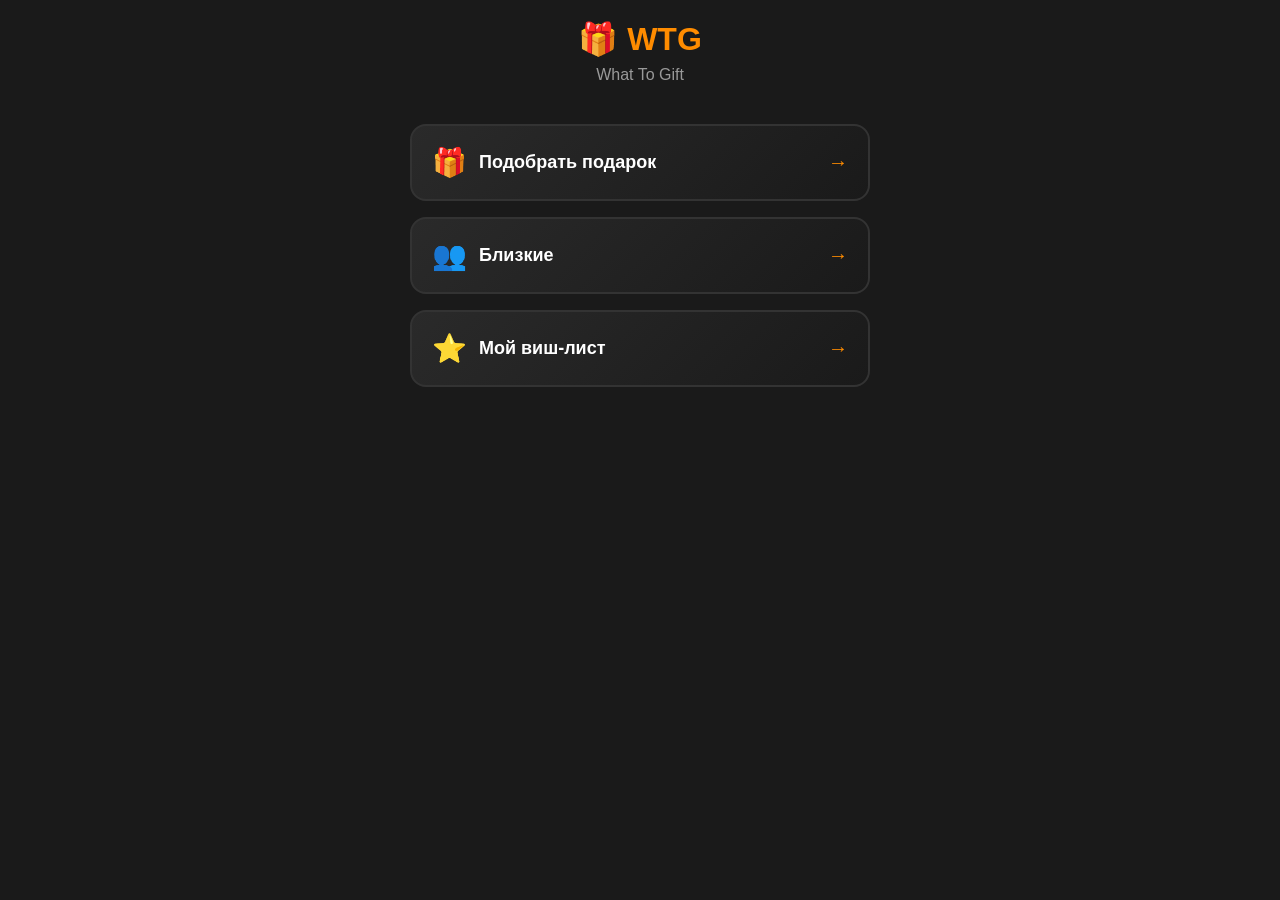
==== frontend/index.html @ d380e27f "Убрал проверку на дубли, добавил обработку инвайтов" ====
<!DOCTYPE html>
<html lang="ru">
<head>
    <meta charset="UTF-8">
    <meta name="viewport" content="width=device-width, initial-scale=1.0">
    <title>Подбор подарков</title>
    <script src="https://telegram.org/js/telegram-web-app.js"></script>
    <style>
        * {
            margin: 0;
            padding: 0;
            box-sizing: border-box;
        }
        
        body {
            font-family: -apple-system, BlinkMacSystemFont, 'Segoe UI', Roboto, Arial, sans-serif;
            background: #1a1a1a;
            color: #ffffff;
            min-height: 100vh;
            overflow-x: hidden;
        }
        
        .container {
            max-width: 500px;
            margin: 0 auto;
            padding: 20px;
        }
        
        .header {
            display: flex;
            align-items: center;
            margin-bottom: 24px;
            padding-bottom: 16px;
            border-bottom: 2px solid #333;
        }
        
        .back-button {
            background: none;
            border: none;
            color: #ff8c00;
            font-size: 24px;
            cursor: pointer;
            padding: 8px;
            margin-right: 12px;
            width: auto;
        }
        
        .back-button:active {
            opacity: 0.6;
        }
        
        h1 {
            font-size: 24px;
            color: #ff8c00;
            font-weight: 700;
            flex: 1;
        }
        
        h2 {
            font-size: 22px;
            color: #ff8c00;
            margin-bottom: 20px;
            text-align: center;
        }
        
        h3 {
            color: #ff8c00;
            font-size: 18px;
            margin-bottom: 12px;
        }
        
        .page {
            display: none;
        }
        
        .page.active {
            display: block;
        }
        
        .menu-buttons {
            display: flex;
            flex-direction: column;
            gap: 16px;
            margin-top: 40px;
        }
        
        .menu-button {
            width: 100%;
            padding: 20px;
            background: linear-gradient(135deg, #2a2a2a 0%, #1a1a1a 100%);
            color: #ffffff;
            border: 2px solid #333;
            border-radius: 16px;
            font-size: 18px;
            font-weight: 600;
            cursor: pointer;
            transition: all 0.3s ease;
            display: flex;
            align-items: center;
            gap: 12px;
            text-align: left;
        }
        
        .menu-button:hover {
            border-color: #ff8c00;
            background: linear-gradient(135deg, #333 0%, #2a2a2a 100%);
            transform: translateX(4px);
        }
        
        .menu-button:active {
            transform: scale(0.98);
        }
        
        .menu-button .icon {
            font-size: 28px;
        }
        
        .menu-button .text {
            flex: 1;
        }
        
        .menu-button .arrow {
            color: #ff8c00;
            font-size: 20px;
        }
        
        .form-group {
            margin-bottom: 20px;
        }
        
        label {
            display: block;
            margin-bottom: 8px;
            font-weight: 500;
            color: #ffffff;
            font-size: 15px;
        }
        
        input, select, textarea {
            width: 100%;
            padding: 14px;
            border: 2px solid #333;
            border-radius: 12px;
            font-size: 16px;
            background: #2a2a2a;
            color: #ffffff;
            transition: all 0.3s ease;
        }
        
        input:focus, select:focus, textarea:focus {
            outline: none;
            border-color: #ff8c00;
            background: #333;
        }
        
        select option {
            background: #2a2a2a;
            color: #ffffff;
        }
        
        textarea {
            min-height: 100px;
            resize: vertical;
            font-family: inherit;
        }
        
        .friend-selector {
            margin-bottom: 20px;
        }
        
        .friend-chips {
            display: flex;
            flex-wrap: wrap;
            gap: 8px;
            margin-top: 8px;
        }
        
        .friend-chip {
            padding: 10px 16px;
            background: #2a2a2a;
            border: 2px solid #333;
            border-radius: 20px;
            cursor: pointer;
            transition: all 0.3s ease;
            font-size: 14px;
        }
        
        .friend-chip:hover {
            border-color: #ff8c00;
        }
        
        .friend-chip.selected {
            background: #ff8c00;
            border-color: #ff8c00;
            color: #1a1a1a;
            font-weight: 600;
        }
        
        .friend-chip.add-new {
            border-style: dashed;
            color: #ff8c00;
        }
        
        .budget-container {
            margin-top: 10px;
            background: #2a2a2a;
            padding: 20px;
            border-radius: 12px;
            border: 2px solid #333;
        }
        
        .budget-input-wrapper {
            position: relative;
            margin-bottom: 20px;
        }
        
        .budget-input-wrapper input[type="number"] {
            text-align: center;
            font-size: 32px;
            font-weight: 700;
            color: #ff8c00;
            padding-right: 50px;
            background: #1a1a1a;
            border: 2px solid #ff8c00;
        }
        
        .budget-input-wrapper .currency {
            position: absolute;
            right: 20px;
            top: 50%;
            transform: translateY(-50%);
            font-size: 24px;
            font-weight: 700;
            color: #ff8c00;
            pointer-events: none;
        }
        
        .budget-labels {
            display: flex;
            justify-content: space-between;
            margin-top: 8px;
            font-size: 12px;
            color: #666;
        }
        
        input[type="range"] {
            width: 100%;
            height: 8px;
            border-radius: 4px;
            background: linear-gradient(to right, #ff8c00 0%, #ff6600 100%);
            outline: none;
            padding: 0;
            border: none;
            box-shadow: 0 2px 10px rgba(255, 140, 0, 0.2);
            margin-bottom: 5px;
        }
        
        input[type="range"]::-webkit-slider-thumb {
            -webkit-appearance: none;
            appearance: none;
            width: 24px;
            height: 24px;
            border-radius: 50%;
            background: #ff8c00;
            cursor: pointer;
            box-shadow: 0 0 15px rgba(255, 140, 0, 0.5);
            transition: all 0.3s ease;
        }
        
        input[type="range"]::-webkit-slider-thumb:hover {
            transform: scale(1.2);
            box-shadow: 0 0 20px rgba(255, 140, 0, 0.8);
        }
        
        input[type="range"]::-moz-range-thumb {
            width: 24px;
            height: 24px;
            border-radius: 50%;
            background: #ff8c00;
            cursor: pointer;
            border: none;
            box-shadow: 0 0 15px rgba(255, 140, 0, 0.5);
            transition: all 0.3s ease;
        }
        
        input[type="range"]::-moz-range-thumb:hover {
            transform: scale(1.2);
            box-shadow: 0 0 20px rgba(255, 140, 0, 0.8);
        }
        
        input[type="number"]::-webkit-inner-spin-button,
        input[type="number"]::-webkit-outer-spin-button {
            -webkit-appearance: none;
            margin: 0;
        }
        
        input[type="number"] {
            -moz-appearance: textfield;
        }
        
        .date-selects {
            display: flex;
            gap: 10px;
        }
        
        .date-selects select {
            flex: 1;
        }
        
        button.primary-button {
            width: 100%;
            padding: 16px;
            background: linear-gradient(135deg, #ff8c00 0%, #ff6600 100%);
            color: #ffffff;
            border: none;
            border-radius: 12px;
            font-size: 18px;
            font-weight: 700;
            cursor: pointer;
            margin-top: 24px;
            box-shadow: 0 4px 20px rgba(255, 140, 0, 0.3);
            transition: all 0.3s ease;
            text-transform: uppercase;
            letter-spacing: 1px;
        }
        
        button.primary-button:hover {
            transform: translateY(-2px);
            box-shadow: 0 6px 25px rgba(255, 140, 0, 0.5);
        }
        
        button.primary-button:active {
            transform: translateY(0);
            box-shadow: 0 2px 15px rgba(255, 140, 0, 0.3);
        }
        
        .people-list {
            display: flex;
            flex-direction: column;
            gap: 12px;
        }
        
        .person-card {
            padding: 16px;
            background: #2a2a2a;
            border: 2px solid #333;
            border-radius: 12px;
            cursor: pointer;
            transition: all 0.3s ease;
        }
        
        .person-card:hover {
            border-color: #ff8c00;
            background: #333;
            transform: translateX(4px);
        }
        
        .person-card:active {
            transform: scale(0.98);
        }
        
        .person-name {
            font-weight: 600;
            margin-bottom: 6px;
            color: #ff8c00;
            font-size: 18px;
        }
        
        .person-info {
            font-size: 14px;
            color: #999;
            margin-bottom: 4px;
        }
        
        .person-details {
            font-size: 13px;
            color: #666;
        }
        
        .empty-state {
            text-align: center;
            padding: 60px 20px;
            color: #666;
        }
        
        .empty-state .icon {
            font-size: 64px;
            margin-bottom: 16px;
        }
        
        .empty-state h3 {
            color: #999;
            margin-bottom: 8px;
        }
        
        .empty-state p {
            font-size: 14px;
        }
        
        ::placeholder {
            color: #666;
        }
        
        ::-webkit-scrollbar {
            width: 8px;
        }
        
        ::-webkit-scrollbar-track {
            background: #1a1a1a;
        }
        
        ::-webkit-scrollbar-thumb {
            background: #ff8c00;
            border-radius: 4px;
        }
        
        ::-webkit-scrollbar-thumb:hover {
            background: #ff6600;
        }
        
        .profile-form {
            display: none;
        }
        
        .profile-form.active {
            display: block;
        }
        
        /* Действия на странице близких */
        .people-actions {
            display: flex;
            gap: 12px;
            margin-bottom: 20px;
        }
        
        .action-button {
            flex: 1;
            padding: 12px 16px;
            background: #2a2a2a;
            color: #ffffff;
            border: 2px solid #333;
            border-radius: 12px;
            font-size: 15px;
            font-weight: 600;
            cursor: pointer;
            transition: all 0.3s ease;
            display: flex;
            align-items: center;
            justify-content: center;
            gap: 8px;
        }
        
        .action-button:hover {
            border-color: #ff8c00;
            background: #333;
        }
        
        .action-button.active {
            background: #ff8c00;
            border-color: #ff8c00;
            color: #1a1a1a;
        }
        
        .action-button .icon {
            font-size: 18px;
        }
        
        .delete-confirm-bar {
            background: #2a2a2a;
            border: 2px solid #ff8c00;
            border-radius: 12px;
            padding: 12px 16px;
            margin-bottom: 16px;
            display: flex;
            justify-content: space-between;
            align-items: center;
        }
        
        .delete-confirm-bar span {
            color: #ff8c00;
            font-weight: 600;
        }
        
        .confirm-delete-button {
            padding: 8px 24px;
            background: #ff8c00;
            color: #1a1a1a;
            border: none;
            border-radius: 8px;
            font-weight: 700;
            cursor: pointer;
            transition: all 0.3s ease;
        }
        
        .confirm-delete-button:hover {
            background: #ff6600;
        }
        
        .person-card.delete-mode {
            position: relative;
            cursor: pointer;
        }
        
        .person-card.delete-mode::before {
            content: '';
            position: absolute;
            top: 12px;
            left: 12px;
            width: 24px;
            height: 24px;
            border: 2px solid #666;
            border-radius: 50%;
            background: #1a1a1a;
            transition: all 0.3s ease;
        }
        
        .person-card.delete-mode.selected::before {
            background: #ff8c00;
            border-color: #ff8c00;
        }
        
        .person-card.delete-mode.selected::after {
            content: '✓';
            position: absolute;
            top: 12px;
            left: 12px;
            width: 24px;
            height: 24px;
            color: #1a1a1a;
            font-weight: 700;
            display: flex;
            align-items: center;
            justify-content: center;
            font-size: 16px;
        }
        
        .person-card.delete-mode .person-name,
        .person-card.delete-mode .person-info,
        .person-card.delete-mode .person-details {
            margin-left: 36px;
        }
        
        .person-card.delete-mode.selected {
            border-color: #ff8c00;
            background: rgba(255, 140, 0, 0.1);
        }
        
        .modal {
            display: none;
            position: fixed;
            top: 0;
            left: 0;
            right: 0;
            bottom: 0;
            background: rgba(0, 0, 0, 0.8);
            z-index: 1000;
            align-items: center;
            justify-content: center;
        }
        
        .modal.active {
            display: flex;
        }
        
        .modal-content {
            background: #1a1a1a;
            border: 2px solid #333;
            border-radius: 16px;
            padding: 24px;
            width: 90%;
            max-width: 400px;
            box-shadow: 0 8px 32px rgba(0, 0, 0, 0.5);
        }
        
        .modal-content.small {
            max-width: 320px;
        }
        
        .modal-content h2 {
            color: #ff8c00;
            margin-bottom: 20px;
            text-align: center;
            font-size: 22px;
        }
        
        .modal-content h3 {
            color: #ff8c00;
            margin-bottom: 12px;
            text-align: center;
            font-size: 20px;
        }
        
        .modal-content p {
            text-align: center;
            color: #999;
            margin-bottom: 20px;
        }
        
        .char-counter {
            text-align: right;
            font-size: 12px;
            color: #666;
            margin-top: 4px;
        }
        
        .modal-buttons {
            display: flex;
            flex-direction: column;
            gap: 10px;
            margin-top: 20px;
        }
        
        .modal-button {
            width: 100%;
            padding: 14px;
            border: none;
            border-radius: 10px;
            font-size: 16px;
            font-weight: 600;
            cursor: pointer;
            transition: all 0.3s ease;
            display: flex;
            align-items: center;
            justify-content: center;
            gap: 8px;
        }
        
        .modal-button.primary {
            background: linear-gradient(135deg, #ff8c00 0%, #ff6600 100%);
            color: #ffffff;
        }
        
        .modal-button.primary:hover {
            transform: translateY(-2px);
            box-shadow: 0 4px 15px rgba(255, 140, 0, 0.4);
        }
        
        .modal-button.secondary {
            background: #2a2a2a;
            color: #ffffff;
            border: 2px solid #333;
        }
        
        .modal-button.secondary:hover {
            border-color: #ff8c00;
        }
        
        .modal-button.danger {
            background: #ff4444;
            color: #ffffff;
        }
        
        .modal-button.danger:hover {
            background: #ff2222;
        }
        
        .modal-button.share-button {
            background: #2a2a2a;
            color: #ff8c00;
            border: 2px solid #ff8c00;
        }
        
        .modal-button.share-button:hover {
            background: #333;
        }
    </style>
</head>
<body>
    <div class="container">
        <!-- Главная страница -->
        <div id="homePage" class="page active">
            <h1 style="text-align: center; font-size: 32px; margin-bottom: 8px;">🎁 WTG</h1>
            <p style="text-align: center; color: #999; margin-bottom: 40px;">What To Gift</p>
            
            <div class="menu-buttons">
                <button class="menu-button" onclick="showPage('giftPage')">
                    <span class="icon">🎁</span>
                    <span class="text">Подобрать подарок</span>
                    <span class="arrow">→</span>
                </button>
                
                <button class="menu-button" onclick="showPage('peoplePage')">
                    <span class="icon">👥</span>
                    <span class="text">Близкие</span>
                    <span class="arrow">→</span>
                </button>
                
                <button class="menu-button" onclick="showPage('wishlistPage')">
                    <span class="icon">⭐</span>
                    <span class="text">Мой виш-лист</span>
                    <span class="arrow">→</span>
                </button>
            </div>
        </div>
        
        <!-- Страница подбора подарка -->
        <div id="giftPage" class="page">
            <div class="header">
                <button class="back-button" onclick="showPage('homePage')">←</button>
                <h1>Подобрать подарок</h1>
            </div>
            
            <div class="friend-selector">
                <label>Выберите получателя</label>
                <div id="friendChips" class="friend-chips">
                    <div class="friend-chip add-new selected" onclick="selectFriend(null, -1)">
                        + Новый получатель
                    </div>
                </div>
            </div>
            
            <div id="newPersonForm" class="profile-form active">
                <form id="giftForm">
                    <div class="form-group">
                        <label for="name">Имя получателя</label>
                        <input type="text" id="name" placeholder="Введите имя">
                    </div>
                    
                    <div class="form-group">
                        <label for="gender">Пол</label>
                        <select id="gender">
                            <option value="">Выберите...</option>
                            <option value="male">Мужской</option>
                            <option value="female">Женский</option>
                        </select>
                    </div>
                    
                    <div class="form-group">
                        <label>Дата рождения</label>
                        <div class="date-selects">
                            <select id="day">
                                <option value="">День</option>
                            </select>
                            <select id="month">
                                <option value="">Месяц</option>
                            </select>
                            <select id="year">
                                <option value="">Год</option>
                            </select>
                        </div>
                    </div>
                    
                    <div class="form-group">
                        <label for="interests">Интересы</label>
                        <textarea id="interests" placeholder="Опишите интересы человека..."></textarea>
                    </div>
                    
                    <div class="form-group">
                        <label for="event">Событие</label>
                        <select id="event">
                            <option value="">Выберите...</option>
                            <option value="birthday">День рождения</option>
                            <option value="new_year">Новый год</option>
                            <option value="8march">8 Марта</option>
                            <option value="23february">23 Февраля</option>
                            <option value="anniversary">Годовщина отношений</option>
                            <option value="wedding">Свадьба</option>
                            <option value="valentines">День Святого Валентина</option>
                            <option value="christmas">Рождество</option>
                            <option value="housewarming">Новоселье</option>
                            <option value="just_because">Просто так</option>
                            <option value="apology">Извинение</option>
                            <option value="other">Другое</option>
                        </select>
                    </div>
                    
                    <div class="form-group">
                        <label for="budget">Бюджет</label>
                        <div class="budget-container">
                            <div class="budget-input-wrapper">
                                <input type="number" id="budgetInput" min="0" step="500" value="5000" placeholder="Введите сумму">
                                <span class="currency">₽</span>
                            </div>
                            <input type="range" id="budgetSlider" min="500" max="100000" step="500" value="5000">
                            <div class="budget-labels">
                                <span>500 ₽</span>
                                <span>100 000 ₽</span>
                            </div>
                        </div>
                    </div>
                    
                    <button type="submit" class="primary-button">Подобрать подарок</button>
                </form>
            </div>
            
            <div id="existingPersonForm" class="profile-form">
                <div class="form-group">
                    <label for="eventExisting">Событие</label>
                    <select id="eventExisting">
                        <option value="">Выберите...</option>
                        <option value="birthday">День рождения</option>
                        <option value="new_year">Новый год</option>
                        <option value="8march">8 Марта</option>
                        <option value="23february">23 Февраля</option>
                        <option value="anniversary">Годовщина отношений</option>
                        <option value="wedding">Свадьба</option>
                        <option value="valentines">День Святого Валентина</option>
                        <option value="christmas">Рождество</option>
                        <option value="housewarming">Новоселье</option>
                        <option value="just_because">Просто так</option>
                        <option value="apology">Извинение</option>
                        <option value="other">Другое</option>
                    </select>
                </div>
                
                <div class="form-group">
                    <label for="budgetExisting">Бюджет</label>
                    <div class="budget-container">
                        <div class="budget-input-wrapper">
                            <input type="number" id="budgetInputExisting" min="0" step="500" value="5000">
                            <span class="currency">₽</span>
                        </div>
                        <input type="range" id="budgetSliderExisting" min="500" max="100000" step="500" value="5000">
                        <div class="budget-labels">
                            <span>500 ₽</span>
                            <span>100 000 ₽</span>
                        </div>
                    </div>
                </div>
                
                <button class="primary-button" onclick="submitExistingPerson()">Подобрать подарок</button>
            </div>
        </div>
        
        <!-- Страница близких -->
        <div id="peoplePage" class="page">
            <div class="header">
                <button class="back-button" onclick="showPage('homePage')">←</button>
                <h1>Близкие</h1>
            </div>
            
            <div class="people-actions">
                <button class="action-button add-button" onclick="showAddPersonModal()">
                    <span class="icon">➕</span>
                    Добавить близкого
                </button>
                <button class="action-button delete-button" onclick="toggleDeleteMode()">
                    <span class="icon">🗑️</span>
                    <span id="deleteButtonText">Удалить близкого</span>
                </button>
            </div>
            
            <div id="deleteConfirmBar" class="delete-confirm-bar" style="display: none;">
                <span id="selectedCount">Выбрано: 0</span>
                <button class="confirm-delete-button" onclick="confirmDelete()">OK</button>
            </div>
            
            <div id="peopleList" class="people-list"></div>
            
            <div id="emptyPeople" class="empty-state">
                <div class="icon">👥</div>
                <h3>Нет близких</h3>
                <p>Добавьте первого близкого человека</p>
            </div>
        </div>
        
        <!-- Страница виш-листа -->
        <div id="wishlistPage" class="page">
            <div class="header">
                <button class="back-button" onclick="showPage('homePage')">←</button>
                <h1>Мой виш-лист</h1>
            </div>
            
            <div class="empty-state">
                <div class="icon">⭐</div>
                <h3>Скоро здесь появится ваш виш-лист</h3>
                <p>Функция в разработке</p>
            </div>
        </div>
    </div>

    <!-- Модальное окно добавления близкого -->
    <div id="addPersonModal" class="modal">
        <div class="modal-content">
            <h2>Добавить близкого</h2>
            
            <div class="form-group">
                <label for="personName">Имя</label>
                <input type="text" id="personName" maxlength="50" placeholder="Введите имя">
                <div class="char-counter"><span id="charCount">0</span>/50</div>
            </div>
            
            <div class="modal-buttons">
                <button class="modal-button share-button" onclick="shareInviteLink()">
                    <span class="icon">🔗</span>
                    Поделиться ссылкой
                </button>
                <button class="modal-button secondary" onclick="closeAddPersonModal()">Отменить</button>
                <button class="modal-button primary" onclick="saveNewPerson()">Сохранить</button>
            </div>
        </div>
    </div>

    <!-- Модальное окно подтверждения удаления -->
    <div id="deleteConfirmModal" class="modal">
        <div class="modal-content small">
            <h3>Удалить из близких?</h3>
            <p id="deleteConfirmText">Вы уверены, что хотите удалить выбранных людей?</p>
            
            <div class="modal-buttons">
                <button class="modal-button secondary" onclick="closeDeleteConfirmModal()">Нет</button>
                <button class="modal-button danger" onclick="executeDelete()">Да</button>
            </div>
        </div>
    </div>

    <script>
        let tg = window.Telegram.WebApp;
        tg.expand();
        
        let currentFriend = null;
        let selectedPersonIndex = null;
        let deleteMode = false;
        let selectedForDelete = new Set();
        
        // Навигация между страницами
        function showPage(pageId) {
            document.querySelectorAll('.page').forEach(page => {
                page.classList.remove('active');
            });
            document.getElementById(pageId).classList.add('active');
            
            if (pageId === 'peoplePage') {
                loadPeopleList();
            } else if (pageId === 'giftPage') {
                loadFriendChips();
            }
        }
        
        // Генерация дней
        const daySelect = document.getElementById('day');
        for (let i = 1; i <= 31; i++) {
            const option = document.createElement('option');
            option.value = i;
            option.textContent = i;
            daySelect.appendChild(option);
        }
        
        // Генерация месяцев
        const months = ['Январь', 'Февраль', 'Март', 'Апрель', 'Май', 'Июнь', 
                        'Июль', 'Август', 'Сентябрь', 'Октябрь', 'Ноябрь', 'Декабрь'];
        const monthSelect = document.getElementById('month');
        months.forEach((month, index) => {
            const option = document.createElement('option');
            option.value = index + 1;
            option.textContent = month;
            monthSelect.appendChild(option);
        });
        
        // Генерация годов
        const yearSelect = document.getElementById('year');
        const currentYear = new Date().getFullYear();
        for (let i = currentYear; i >= currentYear - 100; i--) {
            const option = document.createElement('option');
            option.value = i;
            option.textContent = i;
            yearSelect.appendChild(option);
        }
        
        // Синхронизация бюджета (новый получатель)
        const budgetSlider = document.getElementById('budgetSlider');
        const budgetInput = document.getElementById('budgetInput');
        
        budgetSlider.addEventListener('input', function() {
            budgetInput.value = this.value;
        });
        
        budgetInput.addEventListener('input', function() {
            let value = parseInt(this.value) || 0;
            if (value >= 500 && value <= 100000) {
                budgetSlider.value = value;
            }
        });
        
        // Синхронизация бюджета (существующий)
        const budgetSliderExisting = document.getElementById('budgetSliderExisting');
        const budgetInputExisting = document.getElementById('budgetInputExisting');
        
        budgetSliderExisting.addEventListener('input', function() {
            budgetInputExisting.value = this.value;
        });
        
        budgetInputExisting.addEventListener('input', function() {
            let value = parseInt(this.value) || 0;
            if (value >= 500 && value <= 100000) {
                budgetSliderExisting.value = value;
            }
        });
        
        // Загрузка чипсов друзей
        function loadFriendChips() {
            const saved = localStorage.getItem('savedPeople');
            const container = document.getElementById('friendChips');
            
            container.innerHTML = '<div class="friend-chip add-new" onclick="selectFriend(null, -1)">+ Новый получатель</div>';
            
            if (saved) {
                const people = JSON.parse(saved);
                people.forEach((person, index) => {
                    const chip = document.createElement('div');
                    chip.className = 'friend-chip';
                    chip.textContent = person.name;
                    chip.onclick = () => selectFriend(person, index);
                    container.appendChild(chip);
                });
            }
            
            if (selectedPersonIndex === null) {
                selectFriend(null, -1);
                container.querySelector('.add-new').classList.add('selected');
            }
        }
        
        // Выбор друга
        function selectFriend(person, index) {
            currentFriend = person;
            selectedPersonIndex = index;
            
            document.querySelectorAll('.friend-chip').forEach(chip => {
                chip.classList.remove('selected');
            });
            event.target.classList.add('selected');
            
            if (person === null) {
                document.getElementById('newPersonForm').classList.add('active');
                document.getElementById('existingPersonForm').classList.remove('active');
                clearNewPersonForm();
            } else {
                document.getElementById('newPersonForm').classList.remove('active');
                document.getElementById('existingPersonForm').classList.add('active');
                loadExistingPerson(person);
            }
        }
        
        // Очистка формы нового получателя
        function clearNewPersonForm() {
            document.getElementById('name').value = '';
            document.getElementById('gender').value = '';
            document.getElementById('day').value = '';
            document.getElementById('month').value = '';
            document.getElementById('year').value = '';
            document.getElementById('interests').value = '';
            document.getElementById('event').value = '';
            document.getElementById('budgetInput').value = 5000;
            document.getElementById('budgetSlider').value = 5000;
        }
        
        // Загрузка данных существующего человека
        function loadExistingPerson(person) {
            document.getElementById('eventExisting').value = person.event || '';
            const budget = person.budget || 5000;
            document.getElementById('budgetInputExisting').value = budget;
            if (budget >= 500 && budget <= 100000) {
                document.getElementById('budgetSliderExisting').value = budget;
            }
        }
        
        // Отправка для существующего человека
        function submitExistingPerson() {
            const data = {
                ...currentFriend,
                event: document.getElementById('eventExisting').value,
                budget: document.getElementById('budgetInputExisting').value
            };
            
            tg.sendData(JSON.stringify(data));
            tg.close();
        }
        
        // Список людей
        function loadPeopleList() {
            const saved = localStorage.getItem('savedPeople');
            const listContainer = document.getElementById('peopleList');
            const emptyState = document.getElementById('emptyPeople');
            
            if (!saved || JSON.parse(saved).length === 0) {
                listContainer.innerHTML = '';
                emptyState.style.display = 'block';
                return;
            }
            
            emptyState.style.display = 'none';
            const people = JSON.parse(saved);
            listContainer.innerHTML = '';
            
            people.forEach((person, index) => {
                const card = document.createElement('div');
                card.className = 'person-card';
                card.dataset.index = index;
                
                const genderIcon = person.gender === 'male' ? '👨' : person.gender === 'female' ? '👩' : '👤';
                const age = person.age ? `${person.age} лет` : 'Возраст не указан';
                const interests = person.interests ? person.interests.substring(0, 50) + '...' : 'Интересы не указаны';
                
                card.innerHTML = `
                    <div class="person-name">${genderIcon} ${person.name || 'Без имени'}</div>
                    <div class="person-info">${age}</div>
                    <div class="person-details">${interests}</div>
                `;
                
                if (deleteMode) {
                    card.classList.add('delete-mode');
                    card.onclick = () => toggleSelectForDelete(index);
                } else {
                    card.onclick = () => {
                        showPage('giftPage');
                        setTimeout(() => {
                            const chips = document.querySelectorAll('.friend-chip');
                            if (chips[index + 1]) {
                                chips[index + 1].click();
                            }
                        }, 100);
                    };
                }
                
                listContainer.appendChild(card);
            });
        }
        
        // Показать модальное окно добавления
        function showAddPersonModal() {
            document.getElementById('addPersonModal').classList.add('active');
            document.getElementById('personName').value = '';
            document.getElementById('charCount').textContent = '0';
        }
        
        // Закрыть модальное окно добавления
        function closeAddPersonModal() {
            document.getElementById('addPersonModal').classList.remove('active');
        }
        
        // Счётчик символов
        document.getElementById('personName').addEventListener('input', function() {
            document.getElementById('charCount').textContent = this.value.length;
        });
        
        // Сохранить нового человека
function saveNewPerson() {
    const name = document.getElementById('personName').value.trim();
    
    if (!name) {
        alert('Введите имя');
        return;
    }
    
    const saved = localStorage.getItem('savedPeople');
    let people = saved ? JSON.parse(saved) : [];
    
    // Просто добавляем нового человека без проверки на дубли
    people.push({
        name: name,
        gender: '',
        birthdate: '',
        interests: '',
        age: null
    });
    
    localStorage.setItem('savedPeople', JSON.stringify(people));
    
    closeAddPersonModal();
    loadPeopleList();
    loadFriendChips();
}
        
       // Поделиться ссылкой-приглашением
function shareInviteLink() {
    const botUsername = 'whataagift_bot'; // Ваш username бота
    const userId = tg.initDataUnsafe?.user?.id || 'unknown';
    const userName = tg.initDataUnsafe?.user?.first_name || 'Друг';
    
    const inviteLink = `https://t.me/${botUsername}?start=invite_${userId}`;
    
    const shareText = `${userName} приглашает тебя в бот для подбора подарков! 🎁\n\nПрисоединяйся:`;
    
    const shareUrl = `https://t.me/share/url?url=${encodeURIComponent(inviteLink)}&text=${encodeURIComponent(shareText)}`;
    
    tg.openLink(shareUrl);
    
    // Закрываем модальное окно после отправки
    closeAddPersonModal();
    
    // Показываем подсказку
    alert('Когда ваш друг перейдет по ссылке, он автоматически появится в списке близких!');
}
        
        // Переключение режима удаления
        function toggleDeleteMode() {
            deleteMode = !deleteMode;
            selectedForDelete.clear();
            
            const deleteButton = document.querySelector('.delete-button');
            const confirmBar = document.getElementById('deleteConfirmBar');
            
            if (deleteMode) {
                deleteButton.classList.add('active');
                document.getElementById('deleteButtonText').textContent = 'Отменить';
                confirmBar.style.display = 'flex';
            } else {
                deleteButton.classList.remove('active');
                document.getElementById('deleteButtonText').textContent = 'Удалить близкого';
                confirmBar.style.display = 'none';
            }
            
            updateSelectedCount();
            loadPeopleList();
        }
        
        // Выбор карточки для удаления
        function toggleSelectForDelete(index) {
            if (!deleteMode) return;
            
            const card = document.querySelector(`[data-index="${index}"]`);
            
            if (selectedForDelete.has(index)) {
                selectedForDelete.delete(index);
                card.classList.remove('selected');
            } else {
                selectedForDelete.add(index);
                card.classList.add('selected');
            }
            
            updateSelectedCount();
        }
        
        // Обновить счётчик выбранных
        function updateSelectedCount() {
            document.getElementById('selectedCount').textContent = `Выбрано: ${selectedForDelete.size}`;
        }
        
        // Подтверждение удаления
        function confirmDelete() {
            if (selectedForDelete.size === 0) {
                alert('Выберите хотя бы одного человека');
                return;
            }
            
            const count = selectedForDelete.size;
            const text = count === 1 
                ? 'Вы уверены, что хотите удалить этого человека из близких?' 
                : `Вы уверены, что хотите удалить ${count} людей из близких?`;
            
            document.getElementById('deleteConfirmText').textContent = text;
            document.getElementById('deleteConfirmModal').classList.add('active');
        }
        
        // Закрыть модальное окно подтверждения
        function closeDeleteConfirmModal() {
            document.getElementById('deleteConfirmModal').classList.remove('active');
        }
        
        // Выполнить удаление
        function executeDelete() {
            const saved = localStorage.getItem('savedPeople');
            let people = saved ? JSON.parse(saved) : [];
            
            const indicesToDelete = Array.from(selectedForDelete).sort((a, b) => b - a);
            indicesToDelete.forEach(index => {
                people.splice(index, 1);
            });
            
            localStorage.setItem('savedPeople', JSON.stringify(people));
            
            closeDeleteConfirmModal();
            toggleDeleteMode();
            loadPeopleList();
            loadFriendChips();
        }
        
        // Сохранение человека
        function savePerson(data) {
            if (!data.name) {
                return;
            }
            
            const saved = localStorage.getItem('savedPeople');
            let people = saved ? JSON.parse(saved) : [];
            
            if (data.birthdate) {
                const birthDate = new Date(data.birthdate);
                const today = new Date();
                let age = today.getFullYear() - birthDate.getFullYear();
                const monthDiff = today.getMonth() - birthDate.getMonth();
                if (monthDiff < 0 || (monthDiff === 0 && today.getDate() < birthDate.getDate())) {
                    age--;
                }
                data.age = age;
            }
            
            const existingIndex = people.findIndex(p => p.name.toLowerCase() === data.name.toLowerCase());
            if (existingIndex >= 0) {
                people[existingIndex] = {...people[existingIndex], ...data};
            } else {
                people.push(data);
            }
            
            localStorage.setItem('savedPeople', JSON.stringify(people));
        }
        
        // Инициализация при загрузке
        loadFriendChips();
        
        // Обработка формы НОВОГО получателя
        document.getElementById('giftForm').addEventListener('submit', function(e) {
            e.preventDefault();
            
            const day = document.getElementById('day').value;
            const month = document.getElementById('month').value;
            const year = document.getElementById('year').value;
            
            let birthdate = '';
            if (day && month && year) {
                birthdate = `${year}-${month.padStart(2, '0')}-${day.padStart(2, '0')}`;
            }
            
            const data = {
                name: document.getElementById('name').value,
                gender: document.getElementById('gender').value,
                birthdate: birthdate,
                interests: document.getElementById('interests').value,
                event: document.getElementById('event').value,
                budget: document.getElementById('budgetInput').value
            };
            
            if (data.name) {
                savePerson(data);
            }
            
            tg.sendData(JSON.stringify(data));
            tg.close();
        });
    </script>
</body>
</html>
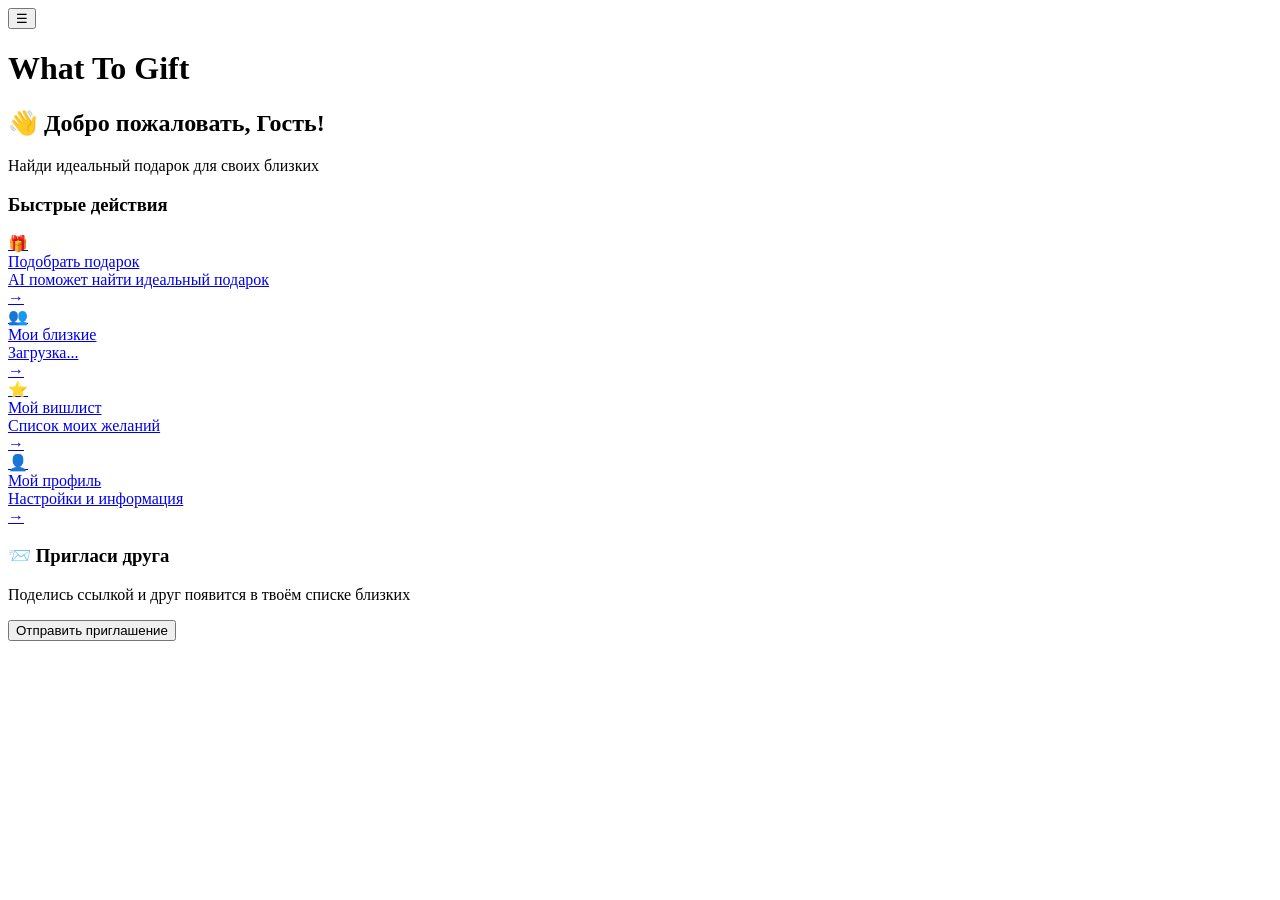
==== commit f2e4ae18: "new frontend structure" ====
--- a/frontend/index.html
+++ b/frontend/index.html
@@ -2,1332 +2,134 @@
 <html lang="ru">
 <head>
     <meta charset="UTF-8">
-    <meta name="viewport" content="width=device-width, initial-scale=1.0">
-    <title>Подбор подарков</title>
+    <meta name="viewport" content="width=device-width, initial-scale=1.0, maximum-scale=1.0, user-scalable=no">
+    <title>WTG - What To Gift</title>
     <script src="https://telegram.org/js/telegram-web-app.js"></script>
-    <style>
-        * {
-            margin: 0;
-            padding: 0;
-            box-sizing: border-box;
-        }
-        
-        body {
-            font-family: -apple-system, BlinkMacSystemFont, 'Segoe UI', Roboto, Arial, sans-serif;
-            background: #1a1a1a;
-            color: #ffffff;
-            min-height: 100vh;
-            overflow-x: hidden;
-        }
-        
-        .container {
-            max-width: 500px;
-            margin: 0 auto;
-            padding: 20px;
-        }
-        
-        .header {
-            display: flex;
-            align-items: center;
-            margin-bottom: 24px;
-            padding-bottom: 16px;
-            border-bottom: 2px solid #333;
-        }
-        
-        .back-button {
-            background: none;
-            border: none;
-            color: #ff8c00;
-            font-size: 24px;
-            cursor: pointer;
-            padding: 8px;
-            margin-right: 12px;
-            width: auto;
-        }
-        
-        .back-button:active {
-            opacity: 0.6;
-        }
-        
-        h1 {
-            font-size: 24px;
-            color: #ff8c00;
-            font-weight: 700;
-            flex: 1;
-        }
-        
-        h2 {
-            font-size: 22px;
-            color: #ff8c00;
-            margin-bottom: 20px;
-            text-align: center;
-        }
-        
-        h3 {
-            color: #ff8c00;
-            font-size: 18px;
-            margin-bottom: 12px;
-        }
-        
-        .page {
-            display: none;
-        }
-        
-        .page.active {
-            display: block;
-        }
-        
-        .menu-buttons {
-            display: flex;
-            flex-direction: column;
-            gap: 16px;
-            margin-top: 40px;
-        }
-        
-        .menu-button {
-            width: 100%;
-            padding: 20px;
-            background: linear-gradient(135deg, #2a2a2a 0%, #1a1a1a 100%);
-            color: #ffffff;
-            border: 2px solid #333;
-            border-radius: 16px;
-            font-size: 18px;
-            font-weight: 600;
-            cursor: pointer;
-            transition: all 0.3s ease;
-            display: flex;
-            align-items: center;
-            gap: 12px;
-            text-align: left;
-        }
-        
-        .menu-button:hover {
-            border-color: #ff8c00;
-            background: linear-gradient(135deg, #333 0%, #2a2a2a 100%);
-            transform: translateX(4px);
-        }
-        
-        .menu-button:active {
-            transform: scale(0.98);
-        }
-        
-        .menu-button .icon {
-            font-size: 28px;
-        }
-        
-        .menu-button .text {
-            flex: 1;
-        }
-        
-        .menu-button .arrow {
-            color: #ff8c00;
-            font-size: 20px;
-        }
-        
-        .form-group {
-            margin-bottom: 20px;
-        }
-        
-        label {
-            display: block;
-            margin-bottom: 8px;
-            font-weight: 500;
-            color: #ffffff;
-            font-size: 15px;
-        }
-        
-        input, select, textarea {
-            width: 100%;
-            padding: 14px;
-            border: 2px solid #333;
-            border-radius: 12px;
-            font-size: 16px;
-            background: #2a2a2a;
-            color: #ffffff;
-            transition: all 0.3s ease;
-        }
-        
-        input:focus, select:focus, textarea:focus {
-            outline: none;
-            border-color: #ff8c00;
-            background: #333;
-        }
-        
-        select option {
-            background: #2a2a2a;
-            color: #ffffff;
-        }
-        
-        textarea {
-            min-height: 100px;
-            resize: vertical;
-            font-family: inherit;
-        }
-        
-        .friend-selector {
-            margin-bottom: 20px;
-        }
-        
-        .friend-chips {
-            display: flex;
-            flex-wrap: wrap;
-            gap: 8px;
-            margin-top: 8px;
-        }
-        
-        .friend-chip {
-            padding: 10px 16px;
-            background: #2a2a2a;
-            border: 2px solid #333;
-            border-radius: 20px;
-            cursor: pointer;
-            transition: all 0.3s ease;
-            font-size: 14px;
-        }
-        
-        .friend-chip:hover {
-            border-color: #ff8c00;
-        }
-        
-        .friend-chip.selected {
-            background: #ff8c00;
-            border-color: #ff8c00;
-            color: #1a1a1a;
-            font-weight: 600;
-        }
-        
-        .friend-chip.add-new {
-            border-style: dashed;
-            color: #ff8c00;
-        }
-        
-        .budget-container {
-            margin-top: 10px;
-            background: #2a2a2a;
-            padding: 20px;
-            border-radius: 12px;
-            border: 2px solid #333;
-        }
-        
-        .budget-input-wrapper {
-            position: relative;
-            margin-bottom: 20px;
-        }
-        
-        .budget-input-wrapper input[type="number"] {
-            text-align: center;
-            font-size: 32px;
-            font-weight: 700;
-            color: #ff8c00;
-            padding-right: 50px;
-            background: #1a1a1a;
-            border: 2px solid #ff8c00;
-        }
-        
-        .budget-input-wrapper .currency {
-            position: absolute;
-            right: 20px;
-            top: 50%;
-            transform: translateY(-50%);
-            font-size: 24px;
-            font-weight: 700;
-            color: #ff8c00;
-            pointer-events: none;
-        }
-        
-        .budget-labels {
-            display: flex;
-            justify-content: space-between;
-            margin-top: 8px;
-            font-size: 12px;
-            color: #666;
-        }
-        
-        input[type="range"] {
-            width: 100%;
-            height: 8px;
-            border-radius: 4px;
-            background: linear-gradient(to right, #ff8c00 0%, #ff6600 100%);
-            outline: none;
-            padding: 0;
-            border: none;
-            box-shadow: 0 2px 10px rgba(255, 140, 0, 0.2);
-            margin-bottom: 5px;
-        }
-        
-        input[type="range"]::-webkit-slider-thumb {
-            -webkit-appearance: none;
-            appearance: none;
-            width: 24px;
-            height: 24px;
-            border-radius: 50%;
-            background: #ff8c00;
-            cursor: pointer;
-            box-shadow: 0 0 15px rgba(255, 140, 0, 0.5);
-            transition: all 0.3s ease;
-        }
-        
-        input[type="range"]::-webkit-slider-thumb:hover {
-            transform: scale(1.2);
-            box-shadow: 0 0 20px rgba(255, 140, 0, 0.8);
-        }
-        
-        input[type="range"]::-moz-range-thumb {
-            width: 24px;
-            height: 24px;
-            border-radius: 50%;
-            background: #ff8c00;
-            cursor: pointer;
-            border: none;
-            box-shadow: 0 0 15px rgba(255, 140, 0, 0.5);
-            transition: all 0.3s ease;
-        }
-        
-        input[type="range"]::-moz-range-thumb:hover {
-            transform: scale(1.2);
-            box-shadow: 0 0 20px rgba(255, 140, 0, 0.8);
-        }
-        
-        input[type="number"]::-webkit-inner-spin-button,
-        input[type="number"]::-webkit-outer-spin-button {
-            -webkit-appearance: none;
-            margin: 0;
-        }
-        
-        input[type="number"] {
-            -moz-appearance: textfield;
-        }
-        
-        .date-selects {
-            display: flex;
-            gap: 10px;
-        }
-        
-        .date-selects select {
-            flex: 1;
-        }
-        
-        button.primary-button {
-            width: 100%;
-            padding: 16px;
-            background: linear-gradient(135deg, #ff8c00 0%, #ff6600 100%);
-            color: #ffffff;
-            border: none;
-            border-radius: 12px;
-            font-size: 18px;
-            font-weight: 700;
-            cursor: pointer;
-            margin-top: 24px;
-            box-shadow: 0 4px 20px rgba(255, 140, 0, 0.3);
-            transition: all 0.3s ease;
-            text-transform: uppercase;
-            letter-spacing: 1px;
-        }
-        
-        button.primary-button:hover {
-            transform: translateY(-2px);
-            box-shadow: 0 6px 25px rgba(255, 140, 0, 0.5);
-        }
-        
-        button.primary-button:active {
-            transform: translateY(0);
-            box-shadow: 0 2px 15px rgba(255, 140, 0, 0.3);
-        }
-        
-        .people-list {
-            display: flex;
-            flex-direction: column;
-            gap: 12px;
-        }
-        
-        .person-card {
-            padding: 16px;
-            background: #2a2a2a;
-            border: 2px solid #333;
-            border-radius: 12px;
-            cursor: pointer;
-            transition: all 0.3s ease;
-        }
-        
-        .person-card:hover {
-            border-color: #ff8c00;
-            background: #333;
-            transform: translateX(4px);
-        }
-        
-        .person-card:active {
-            transform: scale(0.98);
-        }
-        
-        .person-name {
-            font-weight: 600;
-            margin-bottom: 6px;
-            color: #ff8c00;
-            font-size: 18px;
-        }
-        
-        .person-info {
-            font-size: 14px;
-            color: #999;
-            margin-bottom: 4px;
-        }
-        
-        .person-details {
-            font-size: 13px;
-            color: #666;
-        }
-        
-        .empty-state {
-            text-align: center;
-            padding: 60px 20px;
-            color: #666;
-        }
-        
-        .empty-state .icon {
-            font-size: 64px;
-            margin-bottom: 16px;
-        }
-        
-        .empty-state h3 {
-            color: #999;
-            margin-bottom: 8px;
-        }
-        
-        .empty-state p {
-            font-size: 14px;
-        }
-        
-        ::placeholder {
-            color: #666;
-        }
-        
-        ::-webkit-scrollbar {
-            width: 8px;
-        }
-        
-        ::-webkit-scrollbar-track {
-            background: #1a1a1a;
-        }
-        
-        ::-webkit-scrollbar-thumb {
-            background: #ff8c00;
-            border-radius: 4px;
-        }
-        
-        ::-webkit-scrollbar-thumb:hover {
-            background: #ff6600;
-        }
-        
-        .profile-form {
-            display: none;
-        }
-        
-        .profile-form.active {
-            display: block;
-        }
-        
-        /* Действия на странице близких */
-        .people-actions {
-            display: flex;
-            gap: 12px;
-            margin-bottom: 20px;
-        }
-        
-        .action-button {
-            flex: 1;
-            padding: 12px 16px;
-            background: #2a2a2a;
-            color: #ffffff;
-            border: 2px solid #333;
-            border-radius: 12px;
-            font-size: 15px;
-            font-weight: 600;
-            cursor: pointer;
-            transition: all 0.3s ease;
-            display: flex;
-            align-items: center;
-            justify-content: center;
-            gap: 8px;
-        }
-        
-        .action-button:hover {
-            border-color: #ff8c00;
-            background: #333;
-        }
-        
-        .action-button.active {
-            background: #ff8c00;
-            border-color: #ff8c00;
-            color: #1a1a1a;
-        }
-        
-        .action-button .icon {
-            font-size: 18px;
-        }
-        
-        .delete-confirm-bar {
-            background: #2a2a2a;
-            border: 2px solid #ff8c00;
-            border-radius: 12px;
-            padding: 12px 16px;
-            margin-bottom: 16px;
-            display: flex;
-            justify-content: space-between;
-            align-items: center;
-        }
-        
-        .delete-confirm-bar span {
-            color: #ff8c00;
-            font-weight: 600;
-        }
-        
-        .confirm-delete-button {
-            padding: 8px 24px;
-            background: #ff8c00;
-            color: #1a1a1a;
-            border: none;
-            border-radius: 8px;
-            font-weight: 700;
-            cursor: pointer;
-            transition: all 0.3s ease;
-        }
-        
-        .confirm-delete-button:hover {
-            background: #ff6600;
-        }
-        
-        .person-card.delete-mode {
-            position: relative;
-            cursor: pointer;
-        }
-        
-        .person-card.delete-mode::before {
-            content: '';
-            position: absolute;
-            top: 12px;
-            left: 12px;
-            width: 24px;
-            height: 24px;
-            border: 2px solid #666;
-            border-radius: 50%;
-            background: #1a1a1a;
-            transition: all 0.3s ease;
-        }
-        
-        .person-card.delete-mode.selected::before {
-            background: #ff8c00;
-            border-color: #ff8c00;
-        }
-        
-        .person-card.delete-mode.selected::after {
-            content: '✓';
-            position: absolute;
-            top: 12px;
-            left: 12px;
-            width: 24px;
-            height: 24px;
-            color: #1a1a1a;
-            font-weight: 700;
-            display: flex;
-            align-items: center;
-            justify-content: center;
-            font-size: 16px;
-        }
-        
-        .person-card.delete-mode .person-name,
-        .person-card.delete-mode .person-info,
-        .person-card.delete-mode .person-details {
-            margin-left: 36px;
-        }
-        
-        .person-card.delete-mode.selected {
-            border-color: #ff8c00;
-            background: rgba(255, 140, 0, 0.1);
-        }
-        
-        .modal {
-            display: none;
-            position: fixed;
-            top: 0;
-            left: 0;
-            right: 0;
-            bottom: 0;
-            background: rgba(0, 0, 0, 0.8);
-            z-index: 1000;
-            align-items: center;
-            justify-content: center;
-        }
-        
-        .modal.active {
-            display: flex;
-        }
-        
-        .modal-content {
-            background: #1a1a1a;
-            border: 2px solid #333;
-            border-radius: 16px;
-            padding: 24px;
-            width: 90%;
-            max-width: 400px;
-            box-shadow: 0 8px 32px rgba(0, 0, 0, 0.5);
-        }
-        
-        .modal-content.small {
-            max-width: 320px;
-        }
-        
-        .modal-content h2 {
-            color: #ff8c00;
-            margin-bottom: 20px;
-            text-align: center;
-            font-size: 22px;
-        }
-        
-        .modal-content h3 {
-            color: #ff8c00;
-            margin-bottom: 12px;
-            text-align: center;
-            font-size: 20px;
-        }
-        
-        .modal-content p {
-            text-align: center;
-            color: #999;
-            margin-bottom: 20px;
-        }
-        
-        .char-counter {
-            text-align: right;
-            font-size: 12px;
-            color: #666;
-            margin-top: 4px;
-        }
-        
-        .modal-buttons {
-            display: flex;
-            flex-direction: column;
-            gap: 10px;
-            margin-top: 20px;
-        }
-        
-        .modal-button {
-            width: 100%;
-            padding: 14px;
-            border: none;
-            border-radius: 10px;
-            font-size: 16px;
-            font-weight: 600;
-            cursor: pointer;
-            transition: all 0.3s ease;
-            display: flex;
-            align-items: center;
-            justify-content: center;
-            gap: 8px;
-        }
-        
-        .modal-button.primary {
-            background: linear-gradient(135deg, #ff8c00 0%, #ff6600 100%);
-            color: #ffffff;
-        }
-        
-        .modal-button.primary:hover {
-            transform: translateY(-2px);
-            box-shadow: 0 4px 15px rgba(255, 140, 0, 0.4);
-        }
-        
-        .modal-button.secondary {
-            background: #2a2a2a;
-            color: #ffffff;
-            border: 2px solid #333;
-        }
-        
-        .modal-button.secondary:hover {
-            border-color: #ff8c00;
-        }
-        
-        .modal-button.danger {
-            background: #ff4444;
-            color: #ffffff;
-        }
-        
-        .modal-button.danger:hover {
-            background: #ff2222;
-        }
-        
-        .modal-button.share-button {
-            background: #2a2a2a;
-            color: #ff8c00;
-            border: 2px solid #ff8c00;
-        }
-        
-        .modal-button.share-button:hover {
-            background: #333;
-        }
-    </style>
+    <link rel="stylesheet" href="css/styles.css">
 </head>
 <body>
-    <div class="container">
-        <!-- Главная страница -->
-        <div id="homePage" class="page active">
-            <h1 style="text-align: center; font-size: 32px; margin-bottom: 8px;">🎁 WTG</h1>
-            <p style="text-align: center; color: #999; margin-bottom: 40px;">What To Gift</p>
+    <!-- Header -->
+    <header class="header">
+        <button class="menu-btn" id="menuBtn">☰</button>
+        <h1 class="header-title">What To Gift</h1>
+    </header>
+
+    <!-- Main Content -->
+    <main class="main">
+        <div class="container">
+            <!-- Welcome Section -->
+            <div class="card">
+                <h2 class="card-title">👋 Добро пожаловать, <span id="userName">Гость</span>!</h2>
+                <p class="card-text">Найди идеальный подарок для своих близких</p>
+            </div>
+
+            <!-- Quick Actions -->
+            <h3 class="mb-16 mt-24">Быстрые действия</h3>
             
-            <div class="menu-buttons">
-                <button class="menu-button" onclick="showPage('giftPage')">
-                    <span class="icon">🎁</span>
-                    <span class="text">Подобрать подарок</span>
-                    <span class="arrow">→</span>
-                </button>
-                
-                <button class="menu-button" onclick="showPage('peoplePage')">
-                    <span class="icon">👥</span>
-                    <span class="text">Близкие</span>
-                    <span class="arrow">→</span>
-                </button>
-                
-                <button class="menu-button" onclick="showPage('wishlistPage')">
-                    <span class="icon">⭐</span>
-                    <span class="text">Мой виш-лист</span>
-                    <span class="arrow">→</span>
+            <a href="gift-picker.html" class="list-item">
+                <div class="list-item-avatar">🎁</div>
+                <div class="list-item-content">
+                    <div class="list-item-title">Подобрать подарок</div>
+                    <div class="list-item-subtitle">AI поможет найти идеальный подарок</div>
+                </div>
+                <span class="list-item-arrow">→</span>
+            </a>
+
+            <a href="friends.html" class="list-item">
+                <div class="list-item-avatar">👥</div>
+                <div class="list-item-content">
+                    <div class="list-item-title">Мои близкие</div>
+                    <div class="list-item-subtitle" id="friendsCount">Загрузка...</div>
+                </div>
+                <span class="list-item-arrow">→</span>
+            </a>
+
+            <a href="wishlist.html" class="list-item">
+                <div class="list-item-avatar">⭐</div>
+                <div class="list-item-content">
+                    <div class="list-item-title">Мой вишлист</div>
+                    <div class="list-item-subtitle">Список моих желаний</div>
+                </div>
+                <span class="list-item-arrow">→</span>
+            </a>
+
+            <a href="profile.html" class="list-item">
+                <div class="list-item-avatar">👤</div>
+                <div class="list-item-content">
+                    <div class="list-item-title">Мой профиль</div>
+                    <div class="list-item-subtitle">Настройки и информация</div>
+                </div>
+                <span class="list-item-arrow">→</span>
+            </a>
+
+            <!-- Invite Section -->
+            <div class="card mt-24">
+                <h3 class="card-title">📨 Пригласи друга</h3>
+                <p class="card-text mb-16">Поделись ссылкой и друг появится в твоём списке близких</p>
+                <button class="btn btn-primary btn-block" id="inviteBtn">
+                    Отправить приглашение
                 </button>
             </div>
         </div>
-        
-        <!-- Страница подбора подарка -->
-        <div id="giftPage" class="page">
-            <div class="header">
-                <button class="back-button" onclick="showPage('homePage')">←</button>
-                <h1>Подобрать подарок</h1>
-            </div>
+    </main>
+
+    <!-- Scripts -->
+    <script src="js/theme.js"></script>
+    <script src="js/api.js"></script>
+    <script src="js/menu.js"></script>
+    <script>
+        // Инициализация страницы
+        document.addEventListener('DOMContentLoaded', async function() {
+            // Инициализируем Telegram
+            const tg = API.initTelegram();
             
-            <div class="friend-selector">
-                <label>Выберите получателя</label>
-                <div id="friendChips" class="friend-chips">
-                    <div class="friend-chip add-new selected" onclick="selectFriend(null, -1)">
-                        + Новый получатель
-                    </div>
-                </div>
-            </div>
-            
-            <div id="newPersonForm" class="profile-form active">
-                <form id="giftForm">
-                    <div class="form-group">
-                        <label for="name">Имя получателя</label>
-                        <input type="text" id="name" placeholder="Введите имя">
-                    </div>
+            // Показываем имя пользователя
+            const user = API.getTelegramUser();
+            if (user && user.first_name) {
+                document.getElementById('userName').textContent = user.first_name;
+            }
+
+            // Загружаем количество близких
+            try {
+                const data = await API.getClosePeople();
+                const count = data.people ? data.people.length : 0;
+                document.getElementById('friendsCount').textContent = 
+                    count === 0 ? 'Пока никого нет' : 
+                    `${count} ${declension(count, ['человек', 'человека', 'человек'])}`;
+            } catch (error) {
+                document.getElementById('friendsCount').textContent = 'Не удалось загрузить';
+            }
+
+            // Кнопка приглашения
+            document.getElementById('inviteBtn').addEventListener('click', function() {
+                const user = API.getTelegramUser();
+                if (user && user.id) {
+                    const inviteLink = `https://t.me/wtg_gift_bot?start=invite_${user.id}`;
                     
-                    <div class="form-group">
-                        <label for="gender">Пол</label>
-                        <select id="gender">
-                            <option value="">Выберите...</option>
-                            <option value="male">Мужской</option>
-                            <option value="female">Женский</option>
-                        </select>
-                    </div>
-                    
-                    <div class="form-group">
-                        <label>Дата рождения</label>
-                        <div class="date-selects">
-                            <select id="day">
-                                <option value="">День</option>
-                            </select>
-                            <select id="month">
-                                <option value="">Месяц</option>
-                            </select>
-                            <select id="year">
-                                <option value="">Год</option>
-                            </select>
-                        </div>
-                    </div>
-                    
-                    <div class="form-group">
-                        <label for="interests">Интересы</label>
-                        <textarea id="interests" placeholder="Опишите интересы человека..."></textarea>
-                    </div>
-                    
-                    <div class="form-group">
-                        <label for="event">Событие</label>
-                        <select id="event">
-                            <option value="">Выберите...</option>
-                            <option value="birthday">День рождения</option>
-                            <option value="new_year">Новый год</option>
-                            <option value="8march">8 Марта</option>
-                            <option value="23february">23 Февраля</option>
-                            <option value="anniversary">Годовщина отношений</option>
-                            <option value="wedding">Свадьба</option>
-                            <option value="valentines">День Святого Валентина</option>
-                            <option value="christmas">Рождество</option>
-                            <option value="housewarming">Новоселье</option>
-                            <option value="just_because">Просто так</option>
-                            <option value="apology">Извинение</option>
-                            <option value="other">Другое</option>
-                        </select>
-                    </div>
-                    
-                    <div class="form-group">
-                        <label for="budget">Бюджет</label>
-                        <div class="budget-container">
-                            <div class="budget-input-wrapper">
-                                <input type="number" id="budgetInput" min="0" step="500" value="5000" placeholder="Введите сумму">
-                                <span class="currency">₽</span>
-                            </div>
-                            <input type="range" id="budgetSlider" min="500" max="100000" step="500" value="5000">
-                            <div class="budget-labels">
-                                <span>500 ₽</span>
-                                <span>100 000 ₽</span>
-                            </div>
-                        </div>
-                    </div>
-                    
-                    <button type="submit" class="primary-button">Подобрать подарок</button>
-                </form>
-            </div>
-            
-            <div id="existingPersonForm" class="profile-form">
-                <div class="form-group">
-                    <label for="eventExisting">Событие</label>
-                    <select id="eventExisting">
-                        <option value="">Выберите...</option>
-                        <option value="birthday">День рождения</option>
-                        <option value="new_year">Новый год</option>
-                        <option value="8march">8 Марта</option>
-                        <option value="23february">23 Февраля</option>
-                        <option value="anniversary">Годовщина отношений</option>
-                        <option value="wedding">Свадьба</option>
-                        <option value="valentines">День Святого Валентина</option>
-                        <option value="christmas">Рождество</option>
-                        <option value="housewarming">Новоселье</option>
-                        <option value="just_because">Просто так</option>
-                        <option value="apology">Извинение</option>
-                        <option value="other">Другое</option>
-                    </select>
-                </div>
-                
-                <div class="form-group">
-                    <label for="budgetExisting">Бюджет</label>
-                    <div class="budget-container">
-                        <div class="budget-input-wrapper">
-                            <input type="number" id="budgetInputExisting" min="0" step="500" value="5000">
-                            <span class="currency">₽</span>
-                        </div>
-                        <input type="range" id="budgetSliderExisting" min="500" max="100000" step="500" value="5000">
-                        <div class="budget-labels">
-                            <span>500 ₽</span>
-                            <span>100 000 ₽</span>
-                        </div>
-                    </div>
-                </div>
-                
-                <button class="primary-button" onclick="submitExistingPerson()">Подобрать подарок</button>
-            </div>
-        </div>
-        
-        <!-- Страница близких -->
-        <div id="peoplePage" class="page">
-            <div class="header">
-                <button class="back-button" onclick="showPage('homePage')">←</button>
-                <h1>Близкие</h1>
-            </div>
-            
-            <div class="people-actions">
-                <button class="action-button add-button" onclick="showAddPersonModal()">
-                    <span class="icon">➕</span>
-                    Добавить близкого
-                </button>
-                <button class="action-button delete-button" onclick="toggleDeleteMode()">
-                    <span class="icon">🗑️</span>
-                    <span id="deleteButtonText">Удалить близкого</span>
-                </button>
-            </div>
-            
-            <div id="deleteConfirmBar" class="delete-confirm-bar" style="display: none;">
-                <span id="selectedCount">Выбрано: 0</span>
-                <button class="confirm-delete-button" onclick="confirmDelete()">OK</button>
-            </div>
-            
-            <div id="peopleList" class="people-list"></div>
-            
-            <div id="emptyPeople" class="empty-state">
-                <div class="icon">👥</div>
-                <h3>Нет близких</h3>
-                <p>Добавьте первого близкого человека</p>
-            </div>
-        </div>
-        
-        <!-- Страница виш-листа -->
-        <div id="wishlistPage" class="page">
-            <div class="header">
-                <button class="back-button" onclick="showPage('homePage')">←</button>
-                <h1>Мой виш-лист</h1>
-            </div>
-            
-            <div class="empty-state">
-                <div class="icon">⭐</div>
-                <h3>Скоро здесь появится ваш виш-лист</h3>
-                <p>Функция в разработке</p>
-            </div>
-        </div>
-    </div>
+                    if (window.Telegram && window.Telegram.WebApp) {
+                        window.Telegram.WebApp.openTelegramLink(
+                            `https://t.me/share/url?url=${encodeURIComponent(inviteLink)}&text=${encodeURIComponent('Присоединяйся к WTG - найди идеальный подарок!')}`
+                        );
+                    } else {
+                        navigator.clipboard.writeText(inviteLink).then(() => {
+                            alert('Ссылка скопирована!');
+                        });
+                    }
+                } else {
+                    API.showAlert('Не удалось создать ссылку');
+                }
+            });
+        });
 
-    <!-- Модальное окно добавления близкого -->
-    <div id="addPersonModal" class="modal">
-        <div class="modal-content">
-            <h2>Добавить близкого</h2>
-            
-            <div class="form-group">
-                <label for="personName">Имя</label>
-                <input type="text" id="personName" maxlength="50" placeholder="Введите имя">
-                <div class="char-counter"><span id="charCount">0</span>/50</div>
-            </div>
-            
-            <div class="modal-buttons">
-                <button class="modal-button share-button" onclick="shareInviteLink()">
-                    <span class="icon">🔗</span>
-                    Поделиться ссылкой
-                </button>
-                <button class="modal-button secondary" onclick="closeAddPersonModal()">Отменить</button>
-                <button class="modal-button primary" onclick="saveNewPerson()">Сохранить</button>
-            </div>
-        </div>
-    </div>
-
-    <!-- Модальное окно подтверждения удаления -->
-    <div id="deleteConfirmModal" class="modal">
-        <div class="modal-content small">
-            <h3>Удалить из близких?</h3>
-            <p id="deleteConfirmText">Вы уверены, что хотите удалить выбранных людей?</p>
-            
-            <div class="modal-buttons">
-                <button class="modal-button secondary" onclick="closeDeleteConfirmModal()">Нет</button>
-                <button class="modal-button danger" onclick="executeDelete()">Да</button>
-            </div>
-        </div>
-    </div>
-
-    <script>
-        let tg = window.Telegram.WebApp;
-        tg.expand();
-        
-        let currentFriend = null;
-        let selectedPersonIndex = null;
-        let deleteMode = false;
-        let selectedForDelete = new Set();
-        
-        // Навигация между страницами
-        function showPage(pageId) {
-            document.querySelectorAll('.page').forEach(page => {
-                page.classList.remove('active');
-            });
-            document.getElementById(pageId).classList.add('active');
-            
-            if (pageId === 'peoplePage') {
-                loadPeopleList();
-            } else if (pageId === 'giftPage') {
-                loadFriendChips();
-            }
+        // Склонение слов
+        function declension(number, words) {
+            const cases = [2, 0, 1, 1, 1, 2];
+            return words[
+                number % 100 > 4 && number % 100 < 20 
+                    ? 2 
+                    : cases[Math.min(number % 10, 5)]
+            ];
         }
-        
-        // Генерация дней
-        const daySelect = document.getElementById('day');
-        for (let i = 1; i <= 31; i++) {
-            const option = document.createElement('option');
-            option.value = i;
-            option.textContent = i;
-            daySelect.appendChild(option);
-        }
-        
-        // Генерация месяцев
-        const months = ['Январь', 'Февраль', 'Март', 'Апрель', 'Май', 'Июнь', 
-                        'Июль', 'Август', 'Сентябрь', 'Октябрь', 'Ноябрь', 'Декабрь'];
-        const monthSelect = document.getElementById('month');
-        months.forEach((month, index) => {
-            const option = document.createElement('option');
-            option.value = index + 1;
-            option.textContent = month;
-            monthSelect.appendChild(option);
-        });
-        
-        // Генерация годов
-        const yearSelect = document.getElementById('year');
-        const currentYear = new Date().getFullYear();
-        for (let i = currentYear; i >= currentYear - 100; i--) {
-            const option = document.createElement('option');
-            option.value = i;
-            option.textContent = i;
-            yearSelect.appendChild(option);
-        }
-        
-        // Синхронизация бюджета (новый получатель)
-        const budgetSlider = document.getElementById('budgetSlider');
-        const budgetInput = document.getElementById('budgetInput');
-        
-        budgetSlider.addEventListener('input', function() {
-            budgetInput.value = this.value;
-        });
-        
-        budgetInput.addEventListener('input', function() {
-            let value = parseInt(this.value) || 0;
-            if (value >= 500 && value <= 100000) {
-                budgetSlider.value = value;
-            }
-        });
-        
-        // Синхронизация бюджета (существующий)
-        const budgetSliderExisting = document.getElementById('budgetSliderExisting');
-        const budgetInputExisting = document.getElementById('budgetInputExisting');
-        
-        budgetSliderExisting.addEventListener('input', function() {
-            budgetInputExisting.value = this.value;
-        });
-        
-        budgetInputExisting.addEventListener('input', function() {
-            let value = parseInt(this.value) || 0;
-            if (value >= 500 && value <= 100000) {
-                budgetSliderExisting.value = value;
-            }
-        });
-        
-        // Загрузка чипсов друзей
-        function loadFriendChips() {
-            const saved = localStorage.getItem('savedPeople');
-            const container = document.getElementById('friendChips');
-            
-            container.innerHTML = '<div class="friend-chip add-new" onclick="selectFriend(null, -1)">+ Новый получатель</div>';
-            
-            if (saved) {
-                const people = JSON.parse(saved);
-                people.forEach((person, index) => {
-                    const chip = document.createElement('div');
-                    chip.className = 'friend-chip';
-                    chip.textContent = person.name;
-                    chip.onclick = () => selectFriend(person, index);
-                    container.appendChild(chip);
-                });
-            }
-            
-            if (selectedPersonIndex === null) {
-                selectFriend(null, -1);
-                container.querySelector('.add-new').classList.add('selected');
-            }
-        }
-        
-        // Выбор друга
-        function selectFriend(person, index) {
-            currentFriend = person;
-            selectedPersonIndex = index;
-            
-            document.querySelectorAll('.friend-chip').forEach(chip => {
-                chip.classList.remove('selected');
-            });
-            event.target.classList.add('selected');
-            
-            if (person === null) {
-                document.getElementById('newPersonForm').classList.add('active');
-                document.getElementById('existingPersonForm').classList.remove('active');
-                clearNewPersonForm();
-            } else {
-                document.getElementById('newPersonForm').classList.remove('active');
-                document.getElementById('existingPersonForm').classList.add('active');
-                loadExistingPerson(person);
-            }
-        }
-        
-        // Очистка формы нового получателя
-        function clearNewPersonForm() {
-            document.getElementById('name').value = '';
-            document.getElementById('gender').value = '';
-            document.getElementById('day').value = '';
-            document.getElementById('month').value = '';
-            document.getElementById('year').value = '';
-            document.getElementById('interests').value = '';
-            document.getElementById('event').value = '';
-            document.getElementById('budgetInput').value = 5000;
-            document.getElementById('budgetSlider').value = 5000;
-        }
-        
-        // Загрузка данных существующего человека
-        function loadExistingPerson(person) {
-            document.getElementById('eventExisting').value = person.event || '';
-            const budget = person.budget || 5000;
-            document.getElementById('budgetInputExisting').value = budget;
-            if (budget >= 500 && budget <= 100000) {
-                document.getElementById('budgetSliderExisting').value = budget;
-            }
-        }
-        
-        // Отправка для существующего человека
-        function submitExistingPerson() {
-            const data = {
-                ...currentFriend,
-                event: document.getElementById('eventExisting').value,
-                budget: document.getElementById('budgetInputExisting').value
-            };
-            
-            tg.sendData(JSON.stringify(data));
-            tg.close();
-        }
-        
-        // Список людей
-        function loadPeopleList() {
-            const saved = localStorage.getItem('savedPeople');
-            const listContainer = document.getElementById('peopleList');
-            const emptyState = document.getElementById('emptyPeople');
-            
-            if (!saved || JSON.parse(saved).length === 0) {
-                listContainer.innerHTML = '';
-                emptyState.style.display = 'block';
-                return;
-            }
-            
-            emptyState.style.display = 'none';
-            const people = JSON.parse(saved);
-            listContainer.innerHTML = '';
-            
-            people.forEach((person, index) => {
-                const card = document.createElement('div');
-                card.className = 'person-card';
-                card.dataset.index = index;
-                
-                const genderIcon = person.gender === 'male' ? '👨' : person.gender === 'female' ? '👩' : '👤';
-                const age = person.age ? `${person.age} лет` : 'Возраст не указан';
-                const interests = person.interests ? person.interests.substring(0, 50) + '...' : 'Интересы не указаны';
-                
-                card.innerHTML = `
-                    <div class="person-name">${genderIcon} ${person.name || 'Без имени'}</div>
-                    <div class="person-info">${age}</div>
-                    <div class="person-details">${interests}</div>
-                `;
-                
-                if (deleteMode) {
-                    card.classList.add('delete-mode');
-                    card.onclick = () => toggleSelectForDelete(index);
-                } else {
-                    card.onclick = () => {
-                        showPage('giftPage');
-                        setTimeout(() => {
-                            const chips = document.querySelectorAll('.friend-chip');
-                            if (chips[index + 1]) {
-                                chips[index + 1].click();
-                            }
-                        }, 100);
-                    };
-                }
-                
-                listContainer.appendChild(card);
-            });
-        }
-        
-        // Показать модальное окно добавления
-        function showAddPersonModal() {
-            document.getElementById('addPersonModal').classList.add('active');
-            document.getElementById('personName').value = '';
-            document.getElementById('charCount').textContent = '0';
-        }
-        
-        // Закрыть модальное окно добавления
-        function closeAddPersonModal() {
-            document.getElementById('addPersonModal').classList.remove('active');
-        }
-        
-        // Счётчик символов
-        document.getElementById('personName').addEventListener('input', function() {
-            document.getElementById('charCount').textContent = this.value.length;
-        });
-        
-        // Сохранить нового человека
-function saveNewPerson() {
-    const name = document.getElementById('personName').value.trim();
-    
-    if (!name) {
-        alert('Введите имя');
-        return;
-    }
-    
-    const saved = localStorage.getItem('savedPeople');
-    let people = saved ? JSON.parse(saved) : [];
-    
-    // Просто добавляем нового человека без проверки на дубли
-    people.push({
-        name: name,
-        gender: '',
-        birthdate: '',
-        interests: '',
-        age: null
-    });
-    
-    localStorage.setItem('savedPeople', JSON.stringify(people));
-    
-    closeAddPersonModal();
-    loadPeopleList();
-    loadFriendChips();
-}
-        
-       // Поделиться ссылкой-приглашением
-function shareInviteLink() {
-    const botUsername = 'whataagift_bot'; // Ваш username бота
-    const userId = tg.initDataUnsafe?.user?.id || 'unknown';
-    const userName = tg.initDataUnsafe?.user?.first_name || 'Друг';
-    
-    const inviteLink = `https://t.me/${botUsername}?start=invite_${userId}`;
-    
-    const shareText = `${userName} приглашает тебя в бот для подбора подарков! 🎁\n\nПрисоединяйся:`;
-    
-    const shareUrl = `https://t.me/share/url?url=${encodeURIComponent(inviteLink)}&text=${encodeURIComponent(shareText)}`;
-    
-    tg.openLink(shareUrl);
-    
-    // Закрываем модальное окно после отправки
-    closeAddPersonModal();
-    
-    // Показываем подсказку
-    alert('Когда ваш друг перейдет по ссылке, он автоматически появится в списке близких!');
-}
-        
-        // Переключение режима удаления
-        function toggleDeleteMode() {
-            deleteMode = !deleteMode;
-            selectedForDelete.clear();
-            
-            const deleteButton = document.querySelector('.delete-button');
-            const confirmBar = document.getElementById('deleteConfirmBar');
-            
-            if (deleteMode) {
-                deleteButton.classList.add('active');
-                document.getElementById('deleteButtonText').textContent = 'Отменить';
-                confirmBar.style.display = 'flex';
-            } else {
-                deleteButton.classList.remove('active');
-                document.getElementById('deleteButtonText').textContent = 'Удалить близкого';
-                confirmBar.style.display = 'none';
-            }
-            
-            updateSelectedCount();
-            loadPeopleList();
-        }
-        
-        // Выбор карточки для удаления
-        function toggleSelectForDelete(index) {
-            if (!deleteMode) return;
-            
-            const card = document.querySelector(`[data-index="${index}"]`);
-            
-            if (selectedForDelete.has(index)) {
-                selectedForDelete.delete(index);
-                card.classList.remove('selected');
-            } else {
-                selectedForDelete.add(index);
-                card.classList.add('selected');
-            }
-            
-            updateSelectedCount();
-        }
-        
-        // Обновить счётчик выбранных
-        function updateSelectedCount() {
-            document.getElementById('selectedCount').textContent = `Выбрано: ${selectedForDelete.size}`;
-        }
-        
-        // Подтверждение удаления
-        function confirmDelete() {
-            if (selectedForDelete.size === 0) {
-                alert('Выберите хотя бы одного человека');
-                return;
-            }
-            
-            const count = selectedForDelete.size;
-            const text = count === 1 
-                ? 'Вы уверены, что хотите удалить этого человека из близких?' 
-                : `Вы уверены, что хотите удалить ${count} людей из близких?`;
-            
-            document.getElementById('deleteConfirmText').textContent = text;
-            document.getElementById('deleteConfirmModal').classList.add('active');
-        }
-        
-        // Закрыть модальное окно подтверждения
-        function closeDeleteConfirmModal() {
-            document.getElementById('deleteConfirmModal').classList.remove('active');
-        }
-        
-        // Выполнить удаление
-        function executeDelete() {
-            const saved = localStorage.getItem('savedPeople');
-            let people = saved ? JSON.parse(saved) : [];
-            
-            const indicesToDelete = Array.from(selectedForDelete).sort((a, b) => b - a);
-            indicesToDelete.forEach(index => {
-                people.splice(index, 1);
-            });
-            
-            localStorage.setItem('savedPeople', JSON.stringify(people));
-            
-            closeDeleteConfirmModal();
-            toggleDeleteMode();
-            loadPeopleList();
-            loadFriendChips();
-        }
-        
-        // Сохранение человека
-        function savePerson(data) {
-            if (!data.name) {
-                return;
-            }
-            
-            const saved = localStorage.getItem('savedPeople');
-            let people = saved ? JSON.parse(saved) : [];
-            
-            if (data.birthdate) {
-                const birthDate = new Date(data.birthdate);
-                const today = new Date();
-                let age = today.getFullYear() - birthDate.getFullYear();
-                const monthDiff = today.getMonth() - birthDate.getMonth();
-                if (monthDiff < 0 || (monthDiff === 0 && today.getDate() < birthDate.getDate())) {
-                    age--;
-                }
-                data.age = age;
-            }
-            
-            const existingIndex = people.findIndex(p => p.name.toLowerCase() === data.name.toLowerCase());
-            if (existingIndex >= 0) {
-                people[existingIndex] = {...people[existingIndex], ...data};
-            } else {
-                people.push(data);
-            }
-            
-            localStorage.setItem('savedPeople', JSON.stringify(people));
-        }
-        
-        // Инициализация при загрузке
-        loadFriendChips();
-        
-        // Обработка формы НОВОГО получателя
-        document.getElementById('giftForm').addEventListener('submit', function(e) {
-            e.preventDefault();
-            
-            const day = document.getElementById('day').value;
-            const month = document.getElementById('month').value;
-            const year = document.getElementById('year').value;
-            
-            let birthdate = '';
-            if (day && month && year) {
-                birthdate = `${year}-${month.padStart(2, '0')}-${day.padStart(2, '0')}`;
-            }
-            
-            const data = {
-                name: document.getElementById('name').value,
-                gender: document.getElementById('gender').value,
-                birthdate: birthdate,
-                interests: document.getElementById('interests').value,
-                event: document.getElementById('event').value,
-                budget: document.getElementById('budgetInput').value
-            };
-            
-            if (data.name) {
-                savePerson(data);
-            }
-            
-            tg.sendData(JSON.stringify(data));
-            tg.close();
-        });
     </script>
 </body>
 </html>
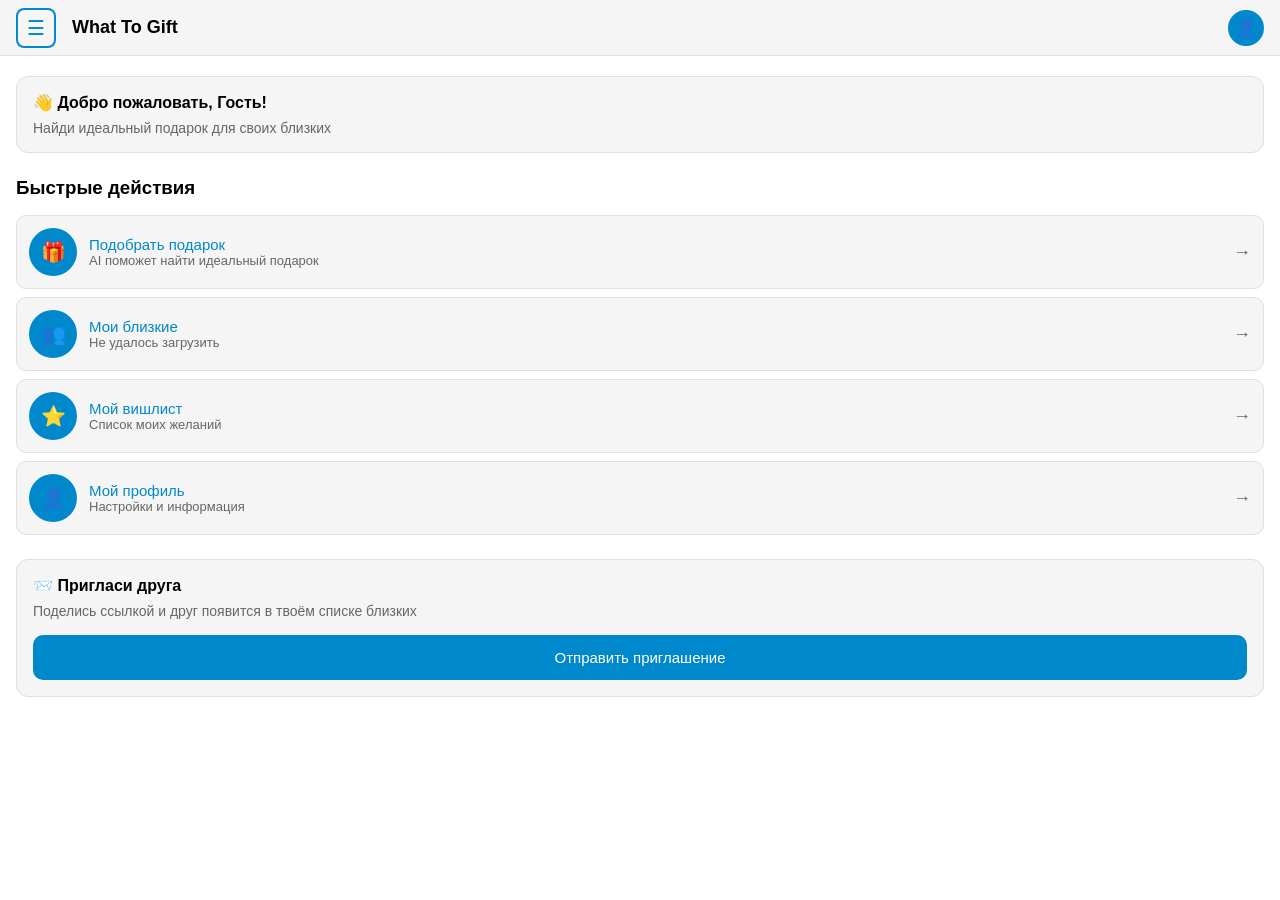
==== commit 4b74ad4e: "Add user profile page with wishlist functionality ## Features - User profile page with personal info" ====
--- a/frontend/index.html
+++ b/frontend/index.html
@@ -10,8 +10,11 @@
 <body>
     <!-- Header -->
     <header class="header">
-        <button class="menu-btn" id="menuBtn">☰</button>
-        <h1 class="header-title">What To Gift</h1>
+        <div class="header-left">
+            <button class="menu-btn" id="menuBtn">☰</button>
+            <h1 class="header-title">What To Gift</h1>
+        </div>
+        <a href="profile.html" class="profile-icon" id="profileIcon">👤</a>
     </header>
 
     <!-- Main Content -->
--- a/frontend/css/styles.css
+++ b/frontend/css/styles.css
@@ -0,0 +1,491 @@
+/* ===== CSS VARIABLES ===== */
+:root {
+    /* Light theme (default) */
+    --bg-primary: #ffffff;
+    --bg-secondary: #f5f5f5;
+    --bg-menu: #ffffff;
+    --text-primary: #000000;
+    --text-secondary: #666666;
+    --accent: #0088cc;
+    --accent-hover: #006699;
+    --border: #e0e0e0;
+    --shadow: rgba(0, 0, 0, 0.1);
+    --overlay: rgba(0, 0, 0, 0.5);
+}
+
+/* Dark theme */
+[data-theme="dark"] {
+    --bg-primary: #1a1a1a;
+    --bg-secondary: #2d2d2d;
+    --bg-menu: #0d0d0d;
+    --text-primary: #ffffff;
+    --text-secondary: #aaaaaa;
+    --accent: #ff9900;
+    --accent-hover: #cc7a00;
+    --border: #404040;
+    --shadow: rgba(0, 0, 0, 0.3);
+    --overlay: rgba(0, 0, 0, 0.7);
+}
+
+/* ===== RESET & BASE ===== */
+* {
+    margin: 0;
+    padding: 0;
+    box-sizing: border-box;
+}
+
+body {
+    font-family: -apple-system, BlinkMacSystemFont, 'Segoe UI', Roboto, Oxygen, Ubuntu, sans-serif;
+    background-color: var(--bg-primary);
+    color: var(--text-primary);
+    min-height: 100vh;
+    transition: background-color 0.3s, color 0.3s;
+}
+
+a {
+    color: var(--accent);
+    text-decoration: none;
+}
+
+a:hover {
+    color: var(--accent-hover);
+}
+
+/* ===== HEADER ===== */
+.header {
+    position: fixed;
+    top: 0;
+    left: 0;
+    right: 0;
+    height: 56px;
+    background-color: var(--bg-secondary);
+    border-bottom: 1px solid var(--border);
+    display: flex;
+    align-items: center;
+    justify-content: space-between;
+    padding: 0 16px;
+    z-index: 100;
+}
+
+.header-left {
+    display: flex;
+    align-items: center;
+    gap: 16px;
+}
+
+.menu-btn {
+    width: 40px;
+    height: 40px;
+    background: none;
+    border: 2px solid var(--accent);
+    border-radius: 8px;
+    color: var(--accent);
+    font-size: 20px;
+    cursor: pointer;
+    display: flex;
+    align-items: center;
+    justify-content: center;
+    transition: background-color 0.2s, transform 0.2s;
+}
+
+.menu-btn:hover {
+    background-color: var(--accent);
+    color: var(--bg-primary);
+}
+
+.menu-btn:active {
+    transform: scale(0.95);
+}
+
+.header-title {
+    font-size: 18px;
+    font-weight: 600;
+}
+
+.profile-icon {
+    width: 36px;
+    height: 36px;
+    border-radius: 50%;
+    background: var(--accent);
+    color: var(--bg-primary);
+    display: flex;
+    align-items: center;
+    justify-content: center;
+    font-size: 18px;
+    cursor: pointer;
+    transition: transform 0.2s;
+    border: 2px solid var(--accent);
+}
+
+.profile-icon:hover {
+    transform: scale(1.05);
+}
+
+.profile-icon img {
+    width: 100%;
+    height: 100%;
+    border-radius: 50%;
+    object-fit: cover;
+}
+
+/* ===== SIDEBAR MENU ===== */
+.sidebar-overlay {
+    position: fixed;
+    top: 0;
+    left: 0;
+    right: 0;
+    bottom: 0;
+    background-color: var(--overlay);
+    z-index: 200;
+    opacity: 0;
+    visibility: hidden;
+    transition: opacity 0.3s, visibility 0.3s;
+}
+
+.sidebar-overlay.active {
+    opacity: 1;
+    visibility: visible;
+}
+
+.sidebar {
+    position: fixed;
+    top: 0;
+    left: 0;
+    width: 280px;
+    height: 100%;
+    background-color: var(--bg-menu);
+    border-right: 2px solid var(--accent);
+    z-index: 300;
+    transform: translateX(-100%);
+    transition: transform 0.3s ease;
+    display: flex;
+    flex-direction: column;
+}
+
+.sidebar.active {
+    transform: translateX(0);
+}
+
+.sidebar-header {
+    padding: 20px;
+    border-bottom: 1px solid var(--border);
+    display: flex;
+    align-items: center;
+    gap: 12px;
+}
+
+.sidebar-logo {
+    font-size: 24px;
+}
+
+.sidebar-brand {
+    font-size: 20px;
+    font-weight: 700;
+    color: var(--accent);
+}
+
+.sidebar-nav {
+    flex: 1;
+    overflow-y: auto;
+    padding: 16px 0;
+}
+
+.nav-group {
+    margin-bottom: 8px;
+}
+
+.nav-group-title {
+    padding: 12px 20px 8px;
+    font-size: 12px;
+    font-weight: 600;
+    color: var(--text-secondary);
+    text-transform: uppercase;
+    letter-spacing: 0.5px;
+}
+
+.nav-item {
+    display: flex;
+    align-items: center;
+    padding: 12px 20px;
+    color: var(--text-primary);
+    transition: background-color 0.2s;
+    gap: 12px;
+}
+
+.nav-item:hover {
+    background-color: var(--bg-secondary);
+    color: var(--text-primary);
+}
+
+.nav-item.active {
+    background-color: var(--accent);
+    color: var(--bg-primary);
+}
+
+.nav-item-icon {
+    font-size: 18px;
+    width: 24px;
+    text-align: center;
+}
+
+.nav-item-text {
+    font-size: 15px;
+}
+
+.sidebar-footer {
+    padding: 16px 20px;
+    border-top: 1px solid var(--border);
+    font-size: 12px;
+    color: var(--text-secondary);
+}
+
+/* ===== MAIN CONTENT ===== */
+.main {
+    padding-top: 56px;
+    min-height: 100vh;
+}
+
+.container {
+    padding: 20px 16px;
+    max-width: 600px;
+    margin: 0 auto;
+}
+
+/* ===== CARDS ===== */
+.card {
+    background-color: var(--bg-secondary);
+    border: 1px solid var(--border);
+    border-radius: 12px;
+    padding: 16px;
+    margin-bottom: 12px;
+}
+
+.card-title {
+    font-size: 16px;
+    font-weight: 600;
+    margin-bottom: 8px;
+}
+
+.card-text {
+    font-size: 14px;
+    color: var(--text-secondary);
+}
+
+/* ===== BUTTONS ===== */
+.btn {
+    display: inline-flex;
+    align-items: center;
+    justify-content: center;
+    gap: 8px;
+    padding: 12px 24px;
+    font-size: 15px;
+    font-weight: 500;
+    border: 2px solid var(--accent);
+    border-radius: 10px;
+    cursor: pointer;
+    transition: all 0.2s;
+}
+
+.btn-primary {
+    background-color: var(--accent);
+    color: var(--bg-primary);
+}
+
+.btn-primary:hover {
+    background-color: var(--accent-hover);
+    border-color: var(--accent-hover);
+}
+
+.btn-secondary {
+    background-color: var(--bg-secondary);
+    color: var(--text-primary);
+    border-color: var(--border);
+}
+
+.btn-secondary:hover {
+    background-color: var(--border);
+}
+
+.btn-outline {
+    background-color: transparent;
+    color: var(--accent);
+}
+
+.btn-outline:hover {
+    background-color: var(--accent);
+    color: var(--bg-primary);
+}
+
+.btn-block {
+    width: 100%;
+}
+
+/* ===== FORMS ===== */
+.form-group {
+    margin-bottom: 16px;
+}
+
+.form-label {
+    display: block;
+    margin-bottom: 6px;
+    font-size: 14px;
+    font-weight: 500;
+    color: var(--text-secondary);
+}
+
+.form-input {
+    width: 100%;
+    padding: 12px;
+    font-size: 15px;
+    background-color: var(--bg-secondary);
+    border: 1px solid var(--border);
+    border-radius: 8px;
+    color: var(--text-primary);
+    transition: border-color 0.2s;
+}
+
+.form-input:focus {
+    outline: none;
+    border-color: var(--accent);
+}
+
+.form-input::placeholder {
+    color: var(--text-secondary);
+}
+
+/* ===== LISTS ===== */
+.list {
+    list-style: none;
+}
+
+.list-item {
+    display: flex;
+    align-items: center;
+    padding: 12px;
+    background-color: var(--bg-secondary);
+    border: 1px solid var(--border);
+    border-radius: 10px;
+    margin-bottom: 8px;
+    gap: 12px;
+    cursor: pointer;
+    transition: border-color 0.2s;
+}
+
+.list-item:hover {
+    border-color: var(--accent);
+}
+
+.list-item-avatar {
+    width: 48px;
+    height: 48px;
+    background-color: var(--accent);
+    border-radius: 50%;
+    display: flex;
+    align-items: center;
+    justify-content: center;
+    font-size: 20px;
+    color: var(--bg-primary);
+}
+
+.list-item-content {
+    flex: 1;
+}
+
+.list-item-title {
+    font-size: 15px;
+    font-weight: 500;
+}
+
+.list-item-subtitle {
+    font-size: 13px;
+    color: var(--text-secondary);
+}
+
+.list-item-arrow {
+    color: var(--text-secondary);
+    font-size: 18px;
+}
+
+/* ===== UTILITIES ===== */
+.text-center {
+    text-align: center;
+}
+
+.text-accent {
+    color: var(--accent);
+}
+
+.mt-8 { margin-top: 8px; }
+.mt-16 { margin-top: 16px; }
+.mt-24 { margin-top: 24px; }
+.mb-8 { margin-bottom: 8px; }
+.mb-16 { margin-bottom: 16px; }
+.mb-24 { margin-bottom: 24px; }
+
+/* ===== EMPTY STATE ===== */
+.empty-state {
+    text-align: center;
+    padding: 40px 20px;
+}
+
+.empty-state-icon {
+    font-size: 48px;
+    margin-bottom: 16px;
+}
+
+.empty-state-title {
+    font-size: 18px;
+    font-weight: 600;
+    margin-bottom: 8px;
+}
+
+.empty-state-text {
+    font-size: 14px;
+    color: var(--text-secondary);
+    margin-bottom: 20px;
+}
+
+/* ===== LOADING ===== */
+.loading {
+    display: flex;
+    align-items: center;
+    justify-content: center;
+    padding: 40px;
+}
+
+.spinner {
+    width: 32px;
+    height: 32px;
+    border: 3px solid var(--border);
+    border-top-color: var(--accent);
+    border-radius: 50%;
+    animation: spin 0.8s linear infinite;
+}
+
+@keyframes spin {
+    to { transform: rotate(360deg); }
+}
+
+/* ===== RESPONSIVE & OVERFLOW FIX ===== */
+* {
+    max-width: 100%;
+}
+
+body {
+    overflow-x: hidden;
+}
+
+.container {
+    max-width: 100%;
+    overflow-x: hidden;
+}
+
+img {
+    max-width: 100%;
+    height: auto;
+}
+
+.card, .list-item, .form-input, .btn {
+    max-width: 100%;
+    box-sizing: border-box;
+}
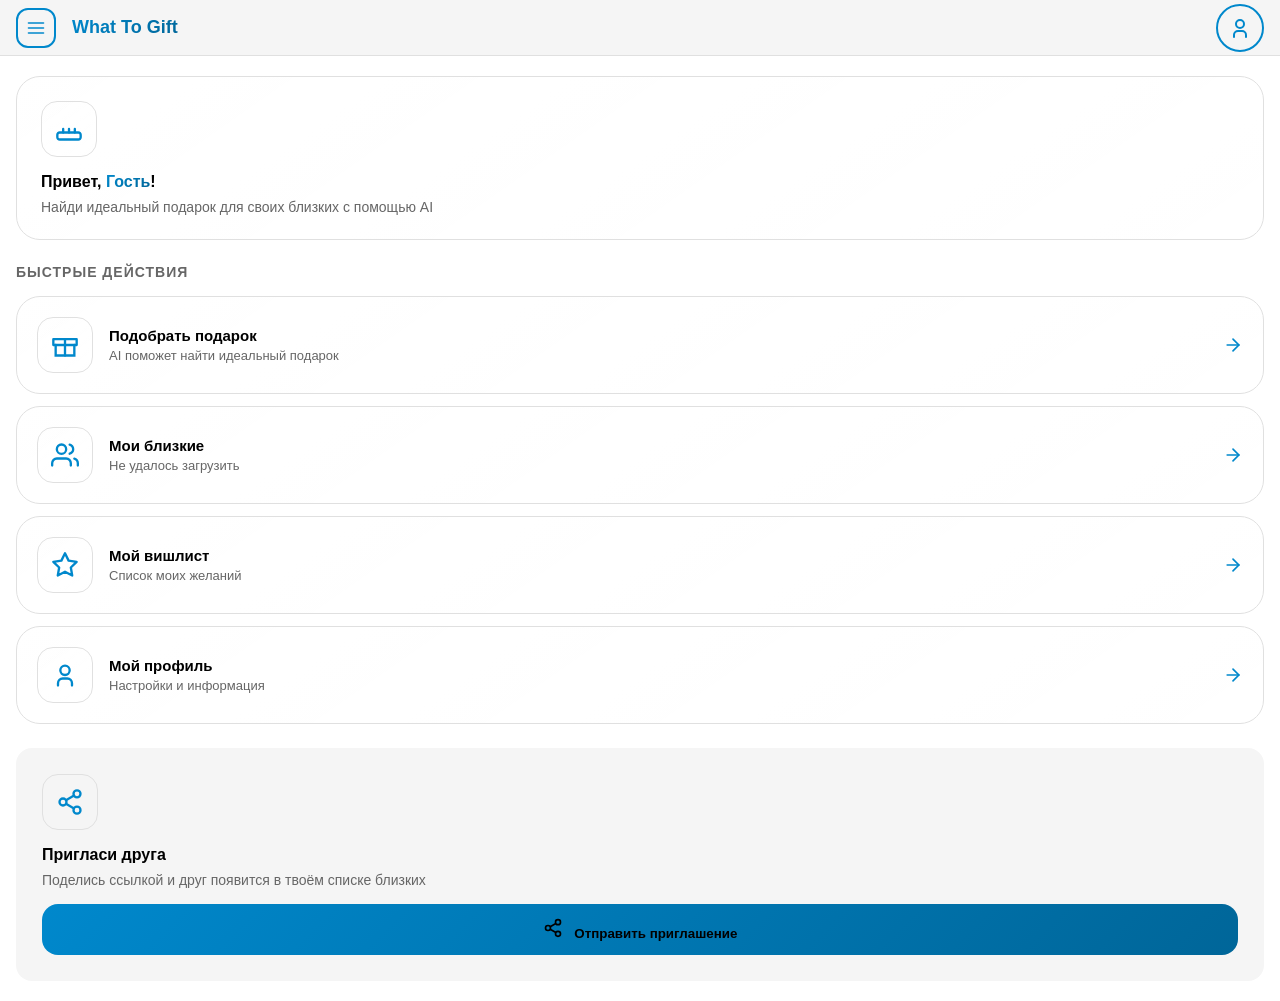
==== commit bc722e36: "Обновить главную страницу с новым дизайном 2026 - Заменены эмодзи на SVG иконки - Добавлены glassmor" ====
--- a/frontend/index.html
+++ b/frontend/index.html
@@ -6,70 +6,140 @@
     <title>WTG - What To Gift</title>
     <script src="https://telegram.org/js/telegram-web-app.js"></script>
     <link rel="stylesheet" href="css/styles.css">
+    <link rel="stylesheet" href="css/icons.css">
 </head>
 <body>
     <!-- Header -->
     <header class="header">
         <div class="header-left">
-            <button class="menu-btn" id="menuBtn">☰</button>
-            <h1 class="header-title">What To Gift</h1>
+            <button class="menu-btn header-icon" id="menuBtn">
+                <svg width="20" height="20" viewBox="0 0 24 24" fill="none" xmlns="http://www.w3.org/2000/svg">
+                    <path d="M3 12H21" stroke="currentColor" stroke-width="2" stroke-linecap="round"/>
+                    <path d="M3 6H21" stroke="currentColor" stroke-width="2" stroke-linecap="round"/>
+                    <path d="M3 18H21" stroke="currentColor" stroke-width="2" stroke-linecap="round"/>
+                </svg>
+            </button>
+            <h1 class="header-title gradient-text">What To Gift</h1>
         </div>
-        <a href="profile.html" class="profile-icon" id="profileIcon">👤</a>
+        <a href="profile.html" class="profile-icon avatar-icon" id="profileIcon">
+            <svg width="20" height="20" viewBox="0 0 24 24" fill="none" xmlns="http://www.w3.org/2000/svg">
+                <circle cx="12" cy="8" r="4" stroke="currentColor" stroke-width="2"/>
+                <path d="M6 21V19C6 16.7909 7.79086 15 10 15H14C16.2091 15 18 16.7909 18 19V21" stroke="currentColor" stroke-width="2" stroke-linecap="round"/>
+            </svg>
+        </a>
     </header>
 
     <!-- Main Content -->
     <main class="main">
         <div class="container">
             <!-- Welcome Section -->
-            <div class="card">
-                <h2 class="card-title">👋 Добро пожаловать, <span id="userName">Гость</span>!</h2>
-                <p class="card-text">Найди идеальный подарок для своих близких</p>
+            <div class="glass-card fade-in-up">
+                <div class="icon-card floating">
+                    <svg width="28" height="28" viewBox="0 0 24 24" fill="none" xmlns="http://www.w3.org/2000/svg">
+                        <path d="M20 21H4C3.46957 21 2.96086 20.7893 2.58579 20.4142C2.21071 20.0391 2 19.5304 2 19V17C2 16.4696 2.21071 15.9609 2.58579 15.5858C2.96086 15.2107 3.46957 15 4 15H20C20.5304 15 21.0391 15.2107 21.4142 15.5858C21.7893 15.9609 22 16.4696 22 17V19C22 19.5304 21.7893 20.0391 21.4142 20.4142C21.0391 20.7893 20.5304 21 20 21Z" stroke="currentColor" stroke-width="2" stroke-linecap="round" stroke-linejoin="round"/>
+                        <path d="M7 15V12" stroke="currentColor" stroke-width="2" stroke-linecap="round"/>
+                        <path d="M12 15V12" stroke="currentColor" stroke-width="2" stroke-linecap="round"/>
+                        <path d="M17 15V12" stroke="currentColor" stroke-width="2" stroke-linecap="round"/>
+                    </svg>
+                </div>
+                <h2 class="card-title" style="margin-bottom: 8px;">Привет, <span id="userName" class="gradient-text">Гость</span>!</h2>
+                <p class="card-text">Найди идеальный подарок для своих близких с помощью AI</p>
             </div>
 
             <!-- Quick Actions -->
-            <h3 class="mb-16 mt-24">Быстрые действия</h3>
-            
-            <a href="gift-picker.html" class="list-item">
-                <div class="list-item-avatar">🎁</div>
-                <div class="list-item-content">
-                    <div class="list-item-title">Подобрать подарок</div>
+            <h3 class="mb-16 mt-24" style="color: var(--text-secondary); font-size: 14px; text-transform: uppercase; letter-spacing: 1px;">Быстрые действия</h3>
+
+            <a href="gift-picker.html" class="glass-card clickable stagger-item" style="margin-bottom: 12px; padding: 20px; display: flex; align-items: center; gap: 16px; text-decoration: none; color: inherit;">
+                <div class="icon-card" style="margin: 0;">
+                    <svg width="28" height="28" viewBox="0 0 24 24" fill="none" xmlns="http://www.w3.org/2000/svg">
+                        <path d="M20 12V21H4V12" stroke="currentColor" stroke-width="2" stroke-linecap="round"/>
+                        <path d="M22 7H2V12H22V7Z" stroke="currentColor" stroke-width="2" stroke-linecap="round" stroke-linejoin="round"/>
+                        <path d="M12 21V7" stroke="currentColor" stroke-width="2" stroke-linecap="round"/>
+                    </svg>
+                </div>
+                <div style="flex: 1;">
+                    <div class="list-item-title" style="font-weight: 600; margin-bottom: 4px;">Подобрать подарок</div>
                     <div class="list-item-subtitle">AI поможет найти идеальный подарок</div>
                 </div>
-                <span class="list-item-arrow">→</span>
-            </a>
-
-            <a href="friends.html" class="list-item">
-                <div class="list-item-avatar">👥</div>
-                <div class="list-item-content">
-                    <div class="list-item-title">Мои близкие</div>
+                <svg width="20" height="20" viewBox="0 0 24 24" fill="none" xmlns="http://www.w3.org/2000/svg" style="color: var(--accent);">
+                    <path d="M5 12H19" stroke="currentColor" stroke-width="2" stroke-linecap="round"/>
+                    <path d="M12 5L19 12L12 19" stroke="currentColor" stroke-width="2" stroke-linecap="round"/>
+                </svg>
+            </a>
+
+            <a href="friends.html" class="glass-card clickable stagger-item" style="margin-bottom: 12px; padding: 20px; display: flex; align-items: center; gap: 16px; text-decoration: none; color: inherit;">
+                <div class="icon-card" style="margin: 0;">
+                    <svg width="28" height="28" viewBox="0 0 24 24" fill="none" xmlns="http://www.w3.org/2000/svg">
+                        <path d="M17 21V19C17 17.9391 16.5786 16.9217 15.8284 16.1716C15.0783 15.4214 14.0609 15 13 15H5C3.93913 15 2.92172 15.4214 2.17157 16.1716C1.42143 16.9217 1 17.9391 1 19V21" stroke="currentColor" stroke-width="2" stroke-linecap="round"/>
+                        <circle cx="9" cy="7" r="4" stroke="currentColor" stroke-width="2"/>
+                        <path d="M23 21V19C22.9993 18.1137 22.7044 17.2528 22.1614 16.5523C21.6184 15.8519 20.8581 15.3516 20 15.13" stroke="currentColor" stroke-width="2" stroke-linecap="round"/>
+                        <path d="M16 3.13C16.8604 3.35031 17.623 3.85071 18.1676 4.55232C18.7122 5.25392 19.0078 6.11683 19.0078 7.005C19.0078 7.89318 18.7122 8.75608 18.1676 9.45769C17.623 10.1593 16.8604 10.6597 16 10.88" stroke="currentColor" stroke-width="2" stroke-linecap="round"/>
+                    </svg>
+                </div>
+                <div style="flex: 1;">
+                    <div class="list-item-title" style="font-weight: 600; margin-bottom: 4px;">Мои близкие</div>
                     <div class="list-item-subtitle" id="friendsCount">Загрузка...</div>
                 </div>
-                <span class="list-item-arrow">→</span>
-            </a>
-
-            <a href="wishlist.html" class="list-item">
-                <div class="list-item-avatar">⭐</div>
-                <div class="list-item-content">
-                    <div class="list-item-title">Мой вишлист</div>
+                <svg width="20" height="20" viewBox="0 0 24 24" fill="none" xmlns="http://www.w3.org/2000/svg" style="color: var(--accent);">
+                    <path d="M5 12H19" stroke="currentColor" stroke-width="2" stroke-linecap="round"/>
+                    <path d="M12 5L19 12L12 19" stroke="currentColor" stroke-width="2" stroke-linecap="round"/>
+                </svg>
+            </a>
+
+            <a href="wishlist.html" class="glass-card clickable stagger-item" style="margin-bottom: 12px; padding: 20px; display: flex; align-items: center; gap: 16px; text-decoration: none; color: inherit;">
+                <div class="icon-card" style="margin: 0;">
+                    <svg width="28" height="28" viewBox="0 0 24 24" fill="none" xmlns="http://www.w3.org/2000/svg">
+                        <path d="M12 2L15.09 8.26L22 9.27L17 14.14L18.18 21.02L12 17.77L5.82 21.02L7 14.14L2 9.27L8.91 8.26L12 2Z" stroke="currentColor" stroke-width="2" stroke-linecap="round" stroke-linejoin="round"/>
+                    </svg>
+                </div>
+                <div style="flex: 1;">
+                    <div class="list-item-title" style="font-weight: 600; margin-bottom: 4px;">Мой вишлист</div>
                     <div class="list-item-subtitle">Список моих желаний</div>
                 </div>
-                <span class="list-item-arrow">→</span>
-            </a>
-
-            <a href="profile.html" class="list-item">
-                <div class="list-item-avatar">👤</div>
-                <div class="list-item-content">
-                    <div class="list-item-title">Мой профиль</div>
+                <svg width="20" height="20" viewBox="0 0 24 24" fill="none" xmlns="http://www.w3.org/2000/svg" style="color: var(--accent);">
+                    <path d="M5 12H19" stroke="currentColor" stroke-width="2" stroke-linecap="round"/>
+                    <path d="M12 5L19 12L12 19" stroke="currentColor" stroke-width="2" stroke-linecap="round"/>
+                </svg>
+            </a>
+
+            <a href="profile.html" class="glass-card clickable stagger-item" style="margin-bottom: 12px; padding: 20px; display: flex; align-items: center; gap: 16px; text-decoration: none; color: inherit;">
+                <div class="icon-card" style="margin: 0;">
+                    <svg width="28" height="28" viewBox="0 0 24 24" fill="none" xmlns="http://www.w3.org/2000/svg">
+                        <circle cx="12" cy="8" r="4" stroke="currentColor" stroke-width="2"/>
+                        <path d="M6 21V19C6 16.7909 7.79086 15 10 15H14C16.2091 15 18 16.7909 18 19V21" stroke="currentColor" stroke-width="2" stroke-linecap="round"/>
+                    </svg>
+                </div>
+                <div style="flex: 1;">
+                    <div class="list-item-title" style="font-weight: 600; margin-bottom: 4px;">Мой профиль</div>
                     <div class="list-item-subtitle">Настройки и информация</div>
                 </div>
-                <span class="list-item-arrow">→</span>
+                <svg width="20" height="20" viewBox="0 0 24 24" fill="none" xmlns="http://www.w3.org/2000/svg" style="color: var(--accent);">
+                    <path d="M5 12H19" stroke="currentColor" stroke-width="2" stroke-linecap="round"/>
+                    <path d="M12 5L19 12L12 19" stroke="currentColor" stroke-width="2" stroke-linecap="round"/>
+                </svg>
             </a>
 
             <!-- Invite Section -->
-            <div class="card mt-24">
-                <h3 class="card-title">📨 Пригласи друга</h3>
+            <div class="glass-card mt-24 neon-border">
+                <div class="icon-card">
+                    <svg width="28" height="28" viewBox="0 0 24 24" fill="none" xmlns="http://www.w3.org/2000/svg">
+                        <circle cx="18" cy="5" r="3" stroke="currentColor" stroke-width="2"/>
+                        <circle cx="6" cy="12" r="3" stroke="currentColor" stroke-width="2"/>
+                        <circle cx="18" cy="19" r="3" stroke="currentColor" stroke-width="2"/>
+                        <path d="M8.59 13.51L15.42 17.49" stroke="currentColor" stroke-width="2"/>
+                        <path d="M15.41 6.51L8.59 10.49" stroke="currentColor" stroke-width="2"/>
+                    </svg>
+                </div>
+                <h3 class="card-title">Пригласи друга</h3>
                 <p class="card-text mb-16">Поделись ссылкой и друг появится в твоём списке близких</p>
-                <button class="btn btn-primary btn-block" id="inviteBtn">
+                <button class="btn-modern btn-block" id="inviteBtn">
+                    <svg width="20" height="20" viewBox="0 0 24 24" fill="none" xmlns="http://www.w3.org/2000/svg" style="margin-right: 8px;">
+                        <circle cx="18" cy="5" r="3" stroke="currentColor" stroke-width="2"/>
+                        <circle cx="6" cy="12" r="3" stroke="currentColor" stroke-width="2"/>
+                        <circle cx="18" cy="19" r="3" stroke="currentColor" stroke-width="2"/>
+                        <path d="M8.59 13.51L15.42 17.49" stroke="currentColor" stroke-width="2"/>
+                        <path d="M15.41 6.51L8.59 10.49" stroke="currentColor" stroke-width="2"/>
+                    </svg>
                     Отправить приглашение
                 </button>
             </div>
@@ -107,8 +177,8 @@
             document.getElementById('inviteBtn').addEventListener('click', function() {
                 const user = API.getTelegramUser();
                 if (user && user.id) {
-                    const inviteLink = `https://t.me/wtg_gift_bot?start=invite_${user.id}`;
-                    
+                    const inviteLink = `https://t.me/whataagift_bot?start=invite_${user.id}`;
+
                     if (window.Telegram && window.Telegram.WebApp) {
                         window.Telegram.WebApp.openTelegramLink(
                             `https://t.me/share/url?url=${encodeURIComponent(inviteLink)}&text=${encodeURIComponent('Присоединяйся к WTG - найди идеальный подарок!')}`
--- a/frontend/css/styles.css
+++ b/frontend/css/styles.css
@@ -11,20 +11,41 @@
     --border: #e0e0e0;
     --shadow: rgba(0, 0, 0, 0.1);
     --overlay: rgba(0, 0, 0, 0.5);
-}
-
-/* Dark theme */
+
+    /* 2026 Design System */
+    --gradient-primary: linear-gradient(135deg, #0088cc 0%, #006699 100%);
+    --gradient-card: linear-gradient(145deg, rgba(255,255,255,0.05) 0%, rgba(255,255,255,0.02) 100%);
+    --radius-sm: 12px;
+    --radius-md: 16px;
+    --radius-lg: 24px;
+    --spacing-xs: 8px;
+    --spacing-sm: 12px;
+    --spacing-md: 16px;
+    --spacing-lg: 24px;
+    --spacing-xl: 32px;
+}
+
+/* Dark theme - 2026 Modern */
 [data-theme="dark"] {
-    --bg-primary: #1a1a1a;
-    --bg-secondary: #2d2d2d;
-    --bg-menu: #0d0d0d;
+    --bg-primary: #0a0a0a;
+    --bg-secondary: #1a1a1a;
+    --bg-menu: #000000;
     --text-primary: #ffffff;
-    --text-secondary: #aaaaaa;
-    --accent: #ff9900;
-    --accent-hover: #cc7a00;
-    --border: #404040;
-    --shadow: rgba(0, 0, 0, 0.3);
-    --overlay: rgba(0, 0, 0, 0.7);
+    --text-secondary: #999999;
+    --accent: #ff9500;
+    --accent-hover: #ff7b00;
+    --accent-glow: #ff9500;
+    --border: #2a2a2a;
+    --shadow: rgba(0, 0, 0, 0.4);
+    --overlay: rgba(0, 0, 0, 0.8);
+
+    /* Gradients for 2026 */
+    --gradient-primary: linear-gradient(135deg, #ff9500 0%, #ff6b00 100%);
+    --gradient-accent: linear-gradient(90deg, #ff9500, #ffb84d);
+    --gradient-card: linear-gradient(145deg, rgba(255,149,0,0.08) 0%, rgba(255,149,0,0.02) 100%);
+    --gradient-hover: linear-gradient(145deg, rgba(255,149,0,0.12) 0%, rgba(255,149,0,0.04) 100%);
+    --glow-orange: 0 0 20px rgba(255, 149, 0, 0.3);
+    --glow-strong: 0 0 30px rgba(255, 149, 0, 0.5);
 }
 
 /* ===== RESET & BASE ===== */
@@ -489,3 +510,295 @@
     max-width: 100%;
     box-sizing: border-box;
 }
+
+/* ===== 2026 MODERN DESIGN SYSTEM ===== */
+
+/* Glassmorphism cards */
+.glass-card {
+    background: var(--gradient-card);
+    backdrop-filter: blur(10px);
+    border: 1px solid var(--border);
+    border-radius: var(--radius-lg);
+    padding: var(--spacing-lg);
+    transition: all 0.3s cubic-bezier(0.4, 0, 0.2, 1);
+}
+
+.glass-card:hover {
+    background: var(--gradient-hover);
+    transform: translateY(-4px);
+    box-shadow: var(--glow-orange);
+    border-color: var(--accent);
+}
+
+/* Gradient text */
+.gradient-text {
+    background: var(--gradient-primary);
+    -webkit-background-clip: text;
+    -webkit-text-fill-color: transparent;
+    background-clip: text;
+    font-weight: 700;
+}
+
+/* Neon border effect */
+.neon-border {
+    position: relative;
+    border: 2px solid transparent;
+    background: var(--bg-secondary);
+    border-radius: var(--radius-md);
+}
+
+.neon-border::before {
+    content: '';
+    position: absolute;
+    top: -2px;
+    left: -2px;
+    right: -2px;
+    bottom: -2px;
+    background: var(--gradient-primary);
+    border-radius: var(--radius-md);
+    z-index: -1;
+    opacity: 0;
+    transition: opacity 0.3s;
+}
+
+.neon-border:hover::before {
+    opacity: 1;
+}
+
+/* Smooth entrance animations */
+@keyframes fadeInUp {
+    from {
+        opacity: 0;
+        transform: translateY(20px);
+    }
+    to {
+        opacity: 1;
+        transform: translateY(0);
+    }
+}
+
+.fade-in-up {
+    animation: fadeInUp 0.6s cubic-bezier(0.4, 0, 0.2, 1);
+}
+
+/* Stagger animations for lists */
+.stagger-item {
+    opacity: 0;
+    animation: fadeInUp 0.5s cubic-bezier(0.4, 0, 0.2, 1) forwards;
+}
+
+.stagger-item:nth-child(1) { animation-delay: 0.05s; }
+.stagger-item:nth-child(2) { animation-delay: 0.1s; }
+.stagger-item:nth-child(3) { animation-delay: 0.15s; }
+.stagger-item:nth-child(4) { animation-delay: 0.2s; }
+.stagger-item:nth-child(5) { animation-delay: 0.25s; }
+.stagger-item:nth-child(6) { animation-delay: 0.3s; }
+
+/* Modern button styles */
+.btn-modern {
+    position: relative;
+    overflow: hidden;
+    background: var(--gradient-primary);
+    border: none;
+    color: #000;
+    font-weight: 600;
+    padding: 14px 28px;
+    border-radius: var(--radius-md);
+    cursor: pointer;
+    transition: all 0.3s cubic-bezier(0.4, 0, 0.2, 1);
+}
+
+.btn-modern::before {
+    content: '';
+    position: absolute;
+    top: 0;
+    left: -100%;
+    width: 100%;
+    height: 100%;
+    background: linear-gradient(90deg, transparent, rgba(255,255,255,0.3), transparent);
+    transition: left 0.5s;
+}
+
+.btn-modern:hover::before {
+    left: 100%;
+}
+
+.btn-modern:hover {
+    transform: translateY(-2px);
+    box-shadow: var(--glow-strong);
+}
+
+.btn-modern:active {
+    transform: translateY(0);
+}
+
+/* Skeleton loading */
+@keyframes shimmer {
+    0% { background-position: -1000px 0; }
+    100% { background-position: 1000px 0; }
+}
+
+.skeleton {
+    background: linear-gradient(
+        90deg,
+        var(--bg-secondary) 0%,
+        var(--border) 50%,
+        var(--bg-secondary) 100%
+    );
+    background-size: 1000px 100%;
+    animation: shimmer 2s infinite;
+    border-radius: var(--radius-sm);
+}
+
+/* Micro-interactions */
+.clickable {
+    cursor: pointer;
+    transition: all 0.2s cubic-bezier(0.4, 0, 0.2, 1);
+}
+
+.clickable:hover {
+    transform: scale(1.02);
+}
+
+.clickable:active {
+    transform: scale(0.98);
+}
+
+/* Badge with glow */
+.badge-glow {
+    display: inline-flex;
+    align-items: center;
+    gap: 6px;
+    padding: 6px 14px;
+    background: var(--gradient-primary);
+    color: #000;
+    font-size: 12px;
+    font-weight: 600;
+    border-radius: 20px;
+    box-shadow: var(--glow-orange);
+    text-transform: uppercase;
+    letter-spacing: 0.5px;
+}
+
+/* Progress bar with gradient */
+.progress-bar {
+    height: 6px;
+    background: var(--bg-secondary);
+    border-radius: 10px;
+    overflow: hidden;
+    position: relative;
+}
+
+.progress-fill {
+    height: 100%;
+    background: var(--gradient-primary);
+    border-radius: 10px;
+    transition: width 0.6s cubic-bezier(0.4, 0, 0.2, 1);
+    box-shadow: var(--glow-orange);
+}
+
+/* Modern input with floating label */
+.input-modern {
+    position: relative;
+    margin-bottom: var(--spacing-lg);
+}
+
+.input-modern input,
+.input-modern textarea {
+    width: 100%;
+    padding: 16px 16px 16px 16px;
+    background: var(--gradient-card);
+    border: 2px solid var(--border);
+    border-radius: var(--radius-md);
+    color: var(--text-primary);
+    font-size: 16px;
+    transition: all 0.3s;
+    outline: none;
+}
+
+.input-modern input:focus,
+.input-modern textarea:focus {
+    border-color: var(--accent);
+    box-shadow: var(--glow-orange);
+    background: var(--gradient-hover);
+}
+
+.input-modern label {
+    position: absolute;
+    left: 16px;
+    top: 16px;
+    color: var(--text-secondary);
+    font-size: 16px;
+    pointer-events: none;
+    transition: all 0.3s cubic-bezier(0.4, 0, 0.2, 1);
+}
+
+.input-modern input:focus + label,
+.input-modern input:not(:placeholder-shown) + label,
+.input-modern textarea:focus + label,
+.input-modern textarea:not(:placeholder-shown) + label {
+    top: -10px;
+    left: 12px;
+    font-size: 12px;
+    color: var(--accent);
+    background: var(--bg-primary);
+    padding: 0 8px;
+}
+
+/* Divider with gradient */
+.divider-gradient {
+    height: 2px;
+    background: var(--gradient-primary);
+    margin: var(--spacing-lg) 0;
+    border-radius: 2px;
+    opacity: 0.3;
+}
+
+/* Tag cloud */
+.tag {
+    display: inline-flex;
+    align-items: center;
+    gap: 6px;
+    padding: 8px 16px;
+    background: var(--gradient-card);
+    border: 1px solid var(--border);
+    border-radius: 20px;
+    font-size: 14px;
+    color: var(--text-primary);
+    transition: all 0.2s;
+    cursor: pointer;
+}
+
+.tag:hover {
+    background: var(--gradient-hover);
+    border-color: var(--accent);
+    transform: translateY(-2px);
+}
+
+.tag.active {
+    background: var(--gradient-primary);
+    color: #000;
+    border-color: var(--accent);
+}
+
+/* Floating elements */
+@keyframes float {
+    0%, 100% { transform: translateY(0px); }
+    50% { transform: translateY(-10px); }
+}
+
+.floating {
+    animation: float 3s ease-in-out infinite;
+}
+
+/* Scroll reveal effect */
+.scroll-reveal {
+    opacity: 0;
+    transform: translateY(30px);
+    transition: all 0.8s cubic-bezier(0.4, 0, 0.2, 1);
+}
+
+.scroll-reveal.visible {
+    opacity: 1;
+    transform: translateY(0);
+}
--- a/frontend/css/icons.css
+++ b/frontend/css/icons.css
@@ -0,0 +1,277 @@
+/* ===== ICON SYSTEM 2026 ===== */
+
+/* Base icon styles */
+svg[class^="icon-"],
+svg[class*=" icon-"] {
+    display: inline-block;
+    vertical-align: middle;
+    color: currentColor;
+    transition: all 0.3s cubic-bezier(0.4, 0, 0.2, 1);
+}
+
+/* Icon sizes */
+.icon-sm {
+    width: 16px;
+    height: 16px;
+}
+
+.icon-md {
+    width: 24px;
+    height: 24px;
+}
+
+.icon-lg {
+    width: 32px;
+    height: 32px;
+}
+
+.icon-xl {
+    width: 48px;
+    height: 48px;
+}
+
+/* Icon with gradient */
+.icon-gradient {
+    background: var(--gradient-primary);
+    -webkit-background-clip: text;
+    -webkit-text-fill-color: transparent;
+    background-clip: text;
+}
+
+/* Glowing icon effect */
+.icon-glow {
+    filter: drop-shadow(var(--glow-orange));
+}
+
+.icon-glow:hover {
+    filter: drop-shadow(var(--glow-strong));
+}
+
+/* Rotating animation */
+@keyframes rotate {
+    from { transform: rotate(0deg); }
+    to { transform: rotate(360deg); }
+}
+
+.icon-rotate {
+    animation: rotate 2s linear infinite;
+}
+
+/* Pulse animation */
+@keyframes pulse {
+    0%, 100% { opacity: 1; transform: scale(1); }
+    50% { opacity: 0.8; transform: scale(1.1); }
+}
+
+.icon-pulse {
+    animation: pulse 2s ease-in-out infinite;
+}
+
+/* Icon in button */
+.btn svg {
+    margin-right: 8px;
+}
+
+/* Icon-only button */
+.btn-icon {
+    width: 44px;
+    height: 44px;
+    padding: 0;
+    display: inline-flex;
+    align-items: center;
+    justify-content: center;
+    border-radius: var(--radius-sm);
+}
+
+.btn-icon svg {
+    margin: 0;
+}
+
+/* Icon card - для красивых иконок в карточках */
+.icon-card {
+    width: 56px;
+    height: 56px;
+    border-radius: var(--radius-md);
+    background: var(--gradient-card);
+    border: 1px solid var(--border);
+    display: flex;
+    align-items: center;
+    justify-content: center;
+    margin-bottom: var(--spacing-md);
+    transition: all 0.3s cubic-bezier(0.4, 0, 0.2, 1);
+}
+
+.icon-card:hover {
+    background: var(--gradient-hover);
+    transform: translateY(-2px);
+    box-shadow: var(--glow-orange);
+}
+
+.icon-card svg {
+    width: 28px;
+    height: 28px;
+    color: var(--accent);
+}
+
+/* Avatar icon wrapper */
+.avatar-icon {
+    width: 48px;
+    height: 48px;
+    border-radius: 50%;
+    background: var(--gradient-card);
+    border: 2px solid var(--accent);
+    display: flex;
+    align-items: center;
+    justify-content: center;
+    position: relative;
+    overflow: hidden;
+}
+
+.avatar-icon svg {
+    width: 24px;
+    height: 24px;
+    color: var(--accent);
+}
+
+.avatar-icon img {
+    width: 100%;
+    height: 100%;
+    object-fit: cover;
+}
+
+/* Badge icon */
+.badge-icon {
+    width: 20px;
+    height: 20px;
+    border-radius: 50%;
+    background: var(--accent);
+    display: inline-flex;
+    align-items: center;
+    justify-content: center;
+    margin-left: 4px;
+}
+
+.badge-icon svg {
+    width: 12px;
+    height: 12px;
+    color: #000;
+}
+
+/* Gender icons specific styles */
+.icon-male {
+    color: #4A90E2;
+}
+
+.icon-female {
+    color: #E24A90;
+}
+
+/* Status indicators with icons */
+.status-icon {
+    display: inline-flex;
+    align-items: center;
+    gap: 6px;
+    padding: 4px 12px;
+    border-radius: 12px;
+    font-size: 13px;
+    font-weight: 500;
+}
+
+.status-icon svg {
+    width: 16px;
+    height: 16px;
+}
+
+.status-icon.success {
+    background: rgba(76, 175, 80, 0.1);
+    color: #4CAF50;
+}
+
+.status-icon.warning {
+    background: rgba(255, 149, 0, 0.1);
+    color: var(--accent);
+}
+
+.status-icon.error {
+    background: rgba(244, 67, 54, 0.1);
+    color: #F44336;
+}
+
+/* Icon list items */
+.icon-list-item {
+    display: flex;
+    align-items: center;
+    gap: var(--spacing-md);
+    padding: var(--spacing-sm);
+    border-radius: var(--radius-sm);
+    transition: all 0.2s;
+}
+
+.icon-list-item:hover {
+    background: var(--gradient-card);
+}
+
+.icon-list-item svg {
+    width: 20px;
+    height: 20px;
+    color: var(--accent);
+    flex-shrink: 0;
+}
+
+/* Floating action button with icon */
+.fab {
+    position: fixed;
+    bottom: 24px;
+    right: 24px;
+    width: 56px;
+    height: 56px;
+    border-radius: 50%;
+    background: var(--gradient-primary);
+    border: none;
+    box-shadow: 0 4px 20px rgba(255, 149, 0, 0.4);
+    display: flex;
+    align-items: center;
+    justify-content: center;
+    cursor: pointer;
+    transition: all 0.3s cubic-bezier(0.4, 0, 0.2, 1);
+    z-index: 1000;
+}
+
+.fab:hover {
+    transform: scale(1.1);
+    box-shadow: var(--glow-strong);
+}
+
+.fab:active {
+    transform: scale(0.95);
+}
+
+.fab svg {
+    width: 24px;
+    height: 24px;
+    color: #000;
+}
+
+/* Icon in header */
+.header-icon {
+    width: 40px;
+    height: 40px;
+    display: flex;
+    align-items: center;
+    justify-content: center;
+    border-radius: var(--radius-sm);
+    background: transparent;
+    border: 2px solid var(--accent);
+    transition: all 0.2s;
+}
+
+.header-icon:hover {
+    background: var(--gradient-card);
+    transform: translateY(-1px);
+}
+
+.header-icon svg {
+    width: 20px;
+    height: 20px;
+    color: var(--accent);
+}
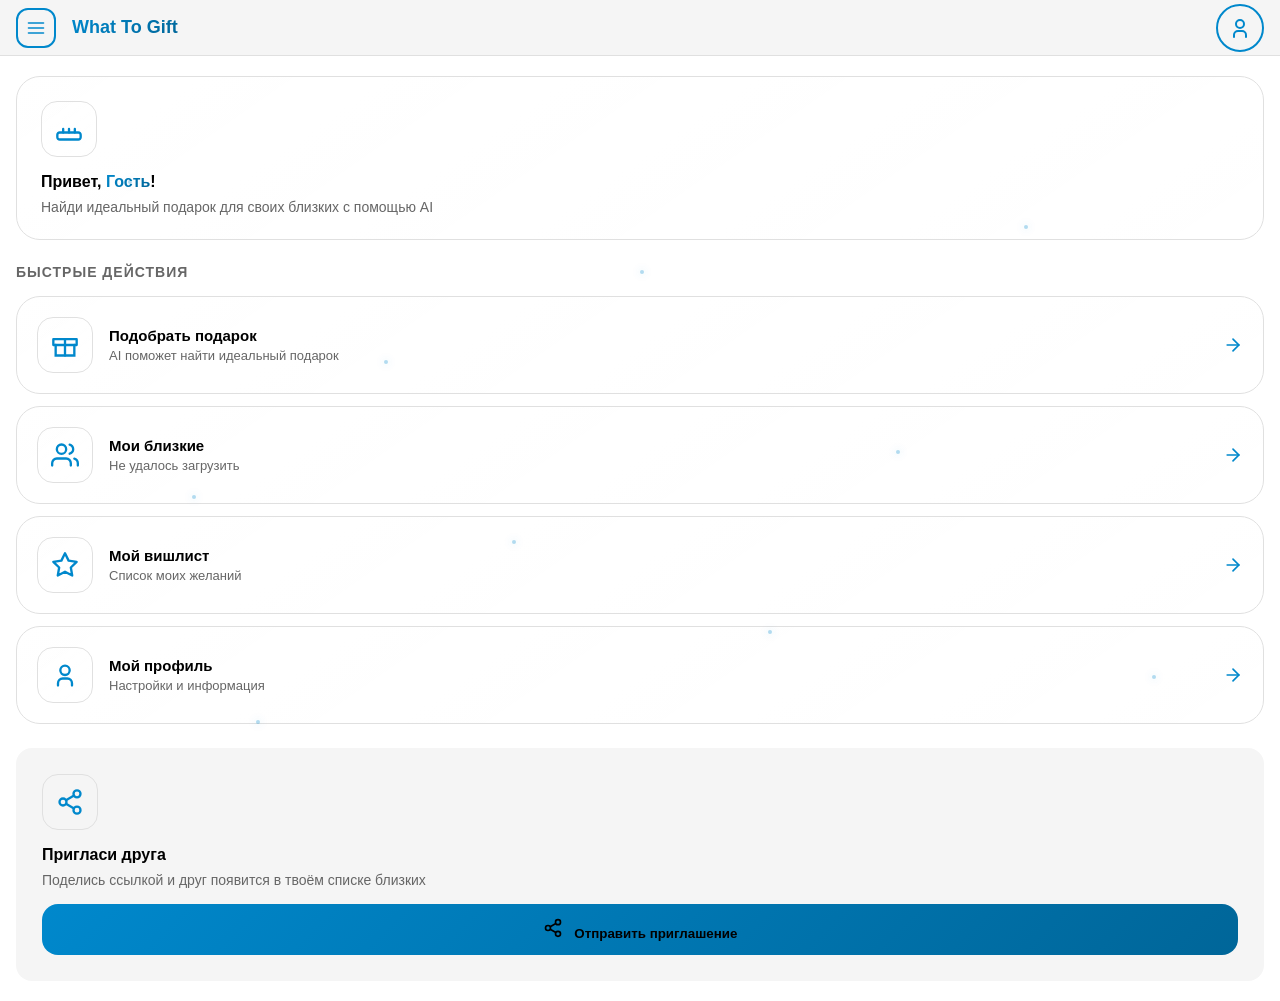
==== commit e862cda3: "fix: сменить AI модель на llama-3.1-8b-instruct:free и улучшить логирование ошибок - Gemini 2.0 Flas" ====
--- a/frontend/index.html
+++ b/frontend/index.html
@@ -9,6 +9,20 @@
     <link rel="stylesheet" href="css/icons.css">
 </head>
 <body>
+    <!-- Floating Particles Background -->
+    <div class="particle-container">
+        <div class="particle"></div>
+        <div class="particle"></div>
+        <div class="particle"></div>
+        <div class="particle"></div>
+        <div class="particle"></div>
+        <div class="particle"></div>
+        <div class="particle"></div>
+        <div class="particle"></div>
+        <div class="particle"></div>
+        <div class="particle"></div>
+    </div>
+
     <!-- Header -->
     <header class="header">
         <div class="header-left">
--- a/frontend/css/styles.css
+++ b/frontend/css/styles.css
@@ -802,3 +802,360 @@
     opacity: 1;
     transform: translateY(0);
 }
+
+/* ===== DRAMATIC 2026 EFFECTS ===== */
+
+/* Neon pulse animation for borders */
+@keyframes neon-pulse {
+    0%, 100% {
+        box-shadow: 0 0 5px var(--accent),
+                    0 0 10px var(--accent),
+                    0 0 20px var(--accent),
+                    0 0 40px var(--accent);
+        border-color: var(--accent);
+    }
+    50% {
+        box-shadow: 0 0 2px var(--accent),
+                    0 0 5px var(--accent),
+                    0 0 10px var(--accent),
+                    0 0 20px var(--accent);
+        border-color: var(--accent-hover);
+    }
+}
+
+.neon-pulse {
+    animation: neon-pulse 2s ease-in-out infinite;
+}
+
+/* Shimmer effect for cards */
+@keyframes shimmer-shine {
+    0% {
+        background-position: -1000px 0;
+    }
+    100% {
+        background-position: 1000px 0;
+    }
+}
+
+.card-shimmer {
+    position: relative;
+    overflow: hidden;
+}
+
+.card-shimmer::after {
+    content: '';
+    position: absolute;
+    top: 0;
+    left: 0;
+    width: 100%;
+    height: 100%;
+    background: linear-gradient(
+        90deg,
+        transparent 0%,
+        rgba(255, 149, 0, 0.1) 50%,
+        transparent 100%
+    );
+    background-size: 1000px 100%;
+    animation: shimmer-shine 3s infinite;
+    pointer-events: none;
+}
+
+/* Floating particles background */
+@keyframes particle-float {
+    0%, 100% {
+        transform: translateY(0) translateX(0) rotate(0deg);
+        opacity: 0.3;
+    }
+    25% {
+        transform: translateY(-20px) translateX(10px) rotate(90deg);
+        opacity: 0.5;
+    }
+    50% {
+        transform: translateY(-40px) translateX(-10px) rotate(180deg);
+        opacity: 0.3;
+    }
+    75% {
+        transform: translateY(-20px) translateX(-20px) rotate(270deg);
+        opacity: 0.5;
+    }
+}
+
+.particle-container {
+    position: fixed;
+    top: 0;
+    left: 0;
+    width: 100%;
+    height: 100%;
+    pointer-events: none;
+    z-index: 1;
+    overflow: hidden;
+}
+
+.particle {
+    position: absolute;
+    width: 4px;
+    height: 4px;
+    background: var(--accent);
+    border-radius: 50%;
+    opacity: 0.3;
+    animation: particle-float 8s infinite ease-in-out;
+    box-shadow: 0 0 10px var(--accent);
+}
+
+.particle:nth-child(1) { left: 10%; top: 20%; animation-delay: 0s; animation-duration: 7s; }
+.particle:nth-child(2) { left: 20%; top: 80%; animation-delay: 1s; animation-duration: 9s; }
+.particle:nth-child(3) { left: 30%; top: 40%; animation-delay: 2s; animation-duration: 6s; }
+.particle:nth-child(4) { left: 40%; top: 60%; animation-delay: 3s; animation-duration: 8s; }
+.particle:nth-child(5) { left: 50%; top: 30%; animation-delay: 1.5s; animation-duration: 7.5s; }
+.particle:nth-child(6) { left: 60%; top: 70%; animation-delay: 2.5s; animation-duration: 8.5s; }
+.particle:nth-child(7) { left: 70%; top: 50%; animation-delay: 0.5s; animation-duration: 9.5s; }
+.particle:nth-child(8) { left: 80%; top: 25%; animation-delay: 3.5s; animation-duration: 6.5s; }
+.particle:nth-child(9) { left: 90%; top: 75%; animation-delay: 4s; animation-duration: 7s; }
+.particle:nth-child(10) { left: 15%; top: 55%; animation-delay: 2s; animation-duration: 8s; }
+
+/* Glowing text effect */
+@keyframes text-glow {
+    0%, 100% {
+        text-shadow: 0 0 5px var(--accent),
+                     0 0 10px var(--accent),
+                     0 0 20px var(--accent);
+    }
+    50% {
+        text-shadow: 0 0 10px var(--accent),
+                     0 0 20px var(--accent),
+                     0 0 30px var(--accent),
+                     0 0 40px var(--accent);
+    }
+}
+
+.text-glow {
+    animation: text-glow 2s ease-in-out infinite;
+    color: var(--accent);
+}
+
+/* Neon border for cards */
+.card-neon {
+    border: 2px solid var(--accent);
+    box-shadow: 0 0 10px rgba(255, 149, 0, 0.3),
+                0 0 20px rgba(255, 149, 0, 0.2),
+                inset 0 0 10px rgba(255, 149, 0, 0.1);
+    position: relative;
+    overflow: hidden;
+}
+
+.card-neon::before {
+    content: '';
+    position: absolute;
+    top: -50%;
+    left: -50%;
+    width: 200%;
+    height: 200%;
+    background: linear-gradient(
+        45deg,
+        transparent 30%,
+        rgba(255, 149, 0, 0.1) 50%,
+        transparent 70%
+    );
+    animation: card-neon-rotate 4s linear infinite;
+    pointer-events: none;
+}
+
+@keyframes card-neon-rotate {
+    0% { transform: rotate(0deg); }
+    100% { transform: rotate(360deg); }
+}
+
+/* Enhanced hover effects */
+.card-dramatic {
+    transition: all 0.4s cubic-bezier(0.4, 0, 0.2, 1);
+    position: relative;
+    background: var(--gradient-card);
+    border: 2px solid var(--border);
+}
+
+.card-dramatic::after {
+    content: '';
+    position: absolute;
+    top: 0;
+    left: 0;
+    right: 0;
+    bottom: 0;
+    background: var(--gradient-primary);
+    opacity: 0;
+    transition: opacity 0.4s;
+    border-radius: inherit;
+    z-index: -1;
+}
+
+.card-dramatic:hover {
+    transform: translateY(-8px) scale(1.02);
+    border-color: var(--accent);
+    box-shadow: 0 0 20px rgba(255, 149, 0, 0.4),
+                0 0 40px rgba(255, 149, 0, 0.2),
+                0 10px 30px rgba(0, 0, 0, 0.3);
+}
+
+.card-dramatic:hover::after {
+    opacity: 0.05;
+}
+
+/* Pulsing glow animation */
+@keyframes pulse-glow {
+    0%, 100% {
+        box-shadow: 0 0 5px var(--accent),
+                    0 0 10px var(--accent);
+        transform: scale(1);
+    }
+    50% {
+        box-shadow: 0 0 15px var(--accent),
+                    0 0 30px var(--accent),
+                    0 0 45px var(--accent);
+        transform: scale(1.05);
+    }
+}
+
+.pulse-glow {
+    animation: pulse-glow 2s ease-in-out infinite;
+}
+
+/* Rainbow border animation */
+@keyframes rainbow-border {
+    0% { border-color: #ff9500; box-shadow: 0 0 10px #ff9500; }
+    25% { border-color: #ffb84d; box-shadow: 0 0 10px #ffb84d; }
+    50% { border-color: #ff6b00; box-shadow: 0 0 10px #ff6b00; }
+    75% { border-color: #ffb84d; box-shadow: 0 0 10px #ffb84d; }
+    100% { border-color: #ff9500; box-shadow: 0 0 10px #ff9500; }
+}
+
+.rainbow-border {
+    animation: rainbow-border 3s linear infinite;
+}
+
+/* Bouncing entrance */
+@keyframes bounce-in {
+    0% {
+        opacity: 0;
+        transform: scale(0.3) translateY(50px);
+    }
+    50% {
+        opacity: 1;
+        transform: scale(1.05);
+    }
+    70% {
+        transform: scale(0.95);
+    }
+    100% {
+        transform: scale(1) translateY(0);
+    }
+}
+
+.bounce-in {
+    animation: bounce-in 0.8s cubic-bezier(0.68, -0.55, 0.265, 1.55);
+}
+
+/* Stagger with more delay for dramatic effect */
+.stagger-dramatic:nth-child(1) { animation-delay: 0.1s; }
+.stagger-dramatic:nth-child(2) { animation-delay: 0.2s; }
+.stagger-dramatic:nth-child(3) { animation-delay: 0.3s; }
+.stagger-dramatic:nth-child(4) { animation-delay: 0.4s; }
+.stagger-dramatic:nth-child(5) { animation-delay: 0.5s; }
+.stagger-dramatic:nth-child(6) { animation-delay: 0.6s; }
+.stagger-dramatic:nth-child(7) { animation-delay: 0.7s; }
+.stagger-dramatic:nth-child(8) { animation-delay: 0.8s; }
+
+/* Glitch effect */
+@keyframes glitch {
+    0%, 100% { transform: translate(0); }
+    20% { transform: translate(-2px, 2px); }
+    40% { transform: translate(-2px, -2px); }
+    60% { transform: translate(2px, 2px); }
+    80% { transform: translate(2px, -2px); }
+}
+
+.glitch {
+    animation: glitch 0.3s infinite;
+}
+
+/* Spotlight effect */
+.spotlight {
+    position: relative;
+    overflow: hidden;
+}
+
+.spotlight::before {
+    content: '';
+    position: absolute;
+    top: -50%;
+    left: -50%;
+    width: 200%;
+    height: 200%;
+    background: radial-gradient(circle, rgba(255, 149, 0, 0.2) 0%, transparent 70%);
+    opacity: 0;
+    transition: opacity 0.5s;
+    pointer-events: none;
+}
+
+.spotlight:hover::before {
+    opacity: 1;
+}
+
+/* 3D flip effect */
+@keyframes flip-in {
+    0% {
+        transform: perspective(1000px) rotateY(90deg);
+        opacity: 0;
+    }
+    100% {
+        transform: perspective(1000px) rotateY(0deg);
+        opacity: 1;
+    }
+}
+
+.flip-in {
+    animation: flip-in 0.8s ease-out;
+}
+
+/* Slide from side with glow */
+@keyframes slide-glow-right {
+    0% {
+        transform: translateX(-100px);
+        opacity: 0;
+        box-shadow: none;
+    }
+    50% {
+        box-shadow: 0 0 30px var(--accent);
+    }
+    100% {
+        transform: translateX(0);
+        opacity: 1;
+        box-shadow: var(--glow-orange);
+    }
+}
+
+.slide-glow-right {
+    animation: slide-glow-right 0.8s cubic-bezier(0.4, 0, 0.2, 1);
+}
+
+/* Typing indicator */
+@keyframes typing-dot {
+    0%, 60%, 100% { transform: translateY(0); opacity: 0.4; }
+    30% { transform: translateY(-10px); opacity: 1; }
+}
+
+.typing-indicator {
+    display: flex;
+    gap: 6px;
+}
+
+.typing-dot {
+    width: 8px;
+    height: 8px;
+    background: var(--accent);
+    border-radius: 50%;
+    animation: typing-dot 1.4s infinite;
+    box-shadow: 0 0 10px var(--accent);
+}
+
+.typing-dot:nth-child(1) { animation-delay: 0s; }
+.typing-dot:nth-child(2) { animation-delay: 0.2s; }
+.typing-dot:nth-child(3) { animation-delay: 0.4s; }
